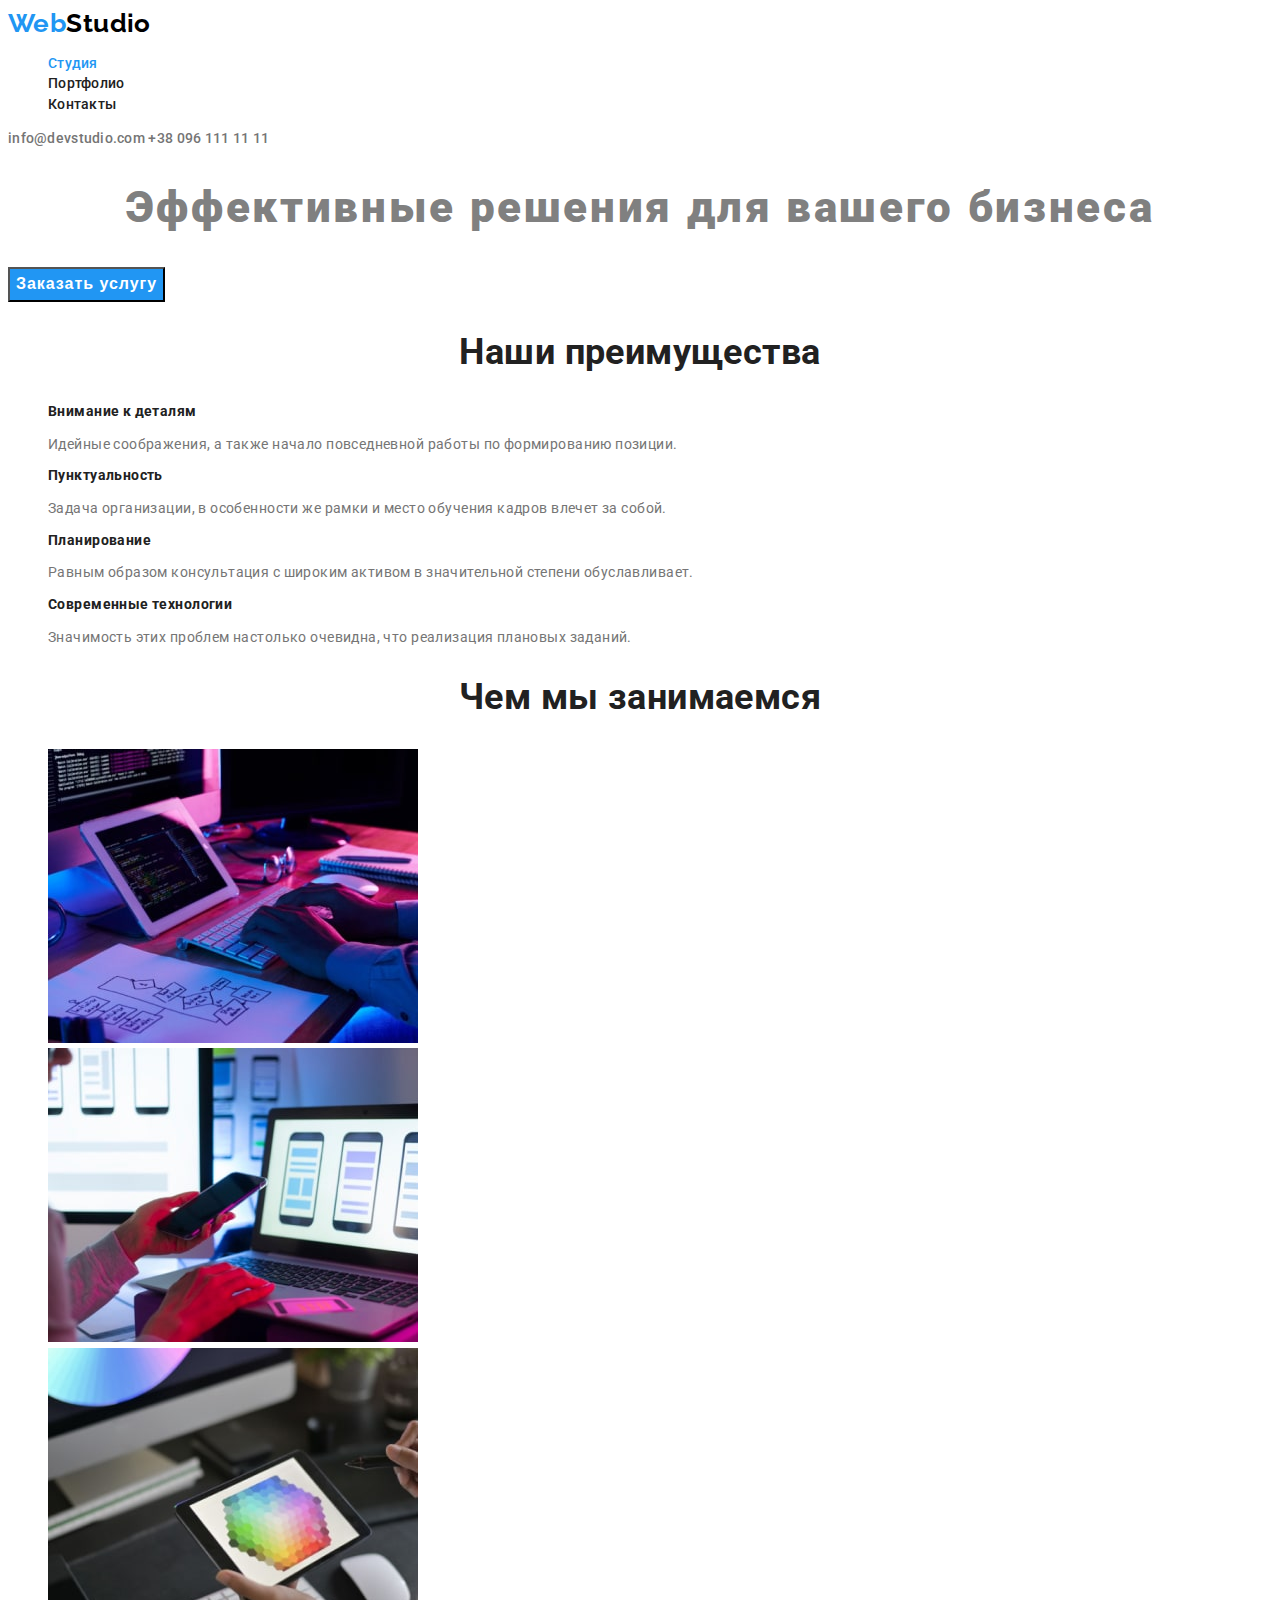
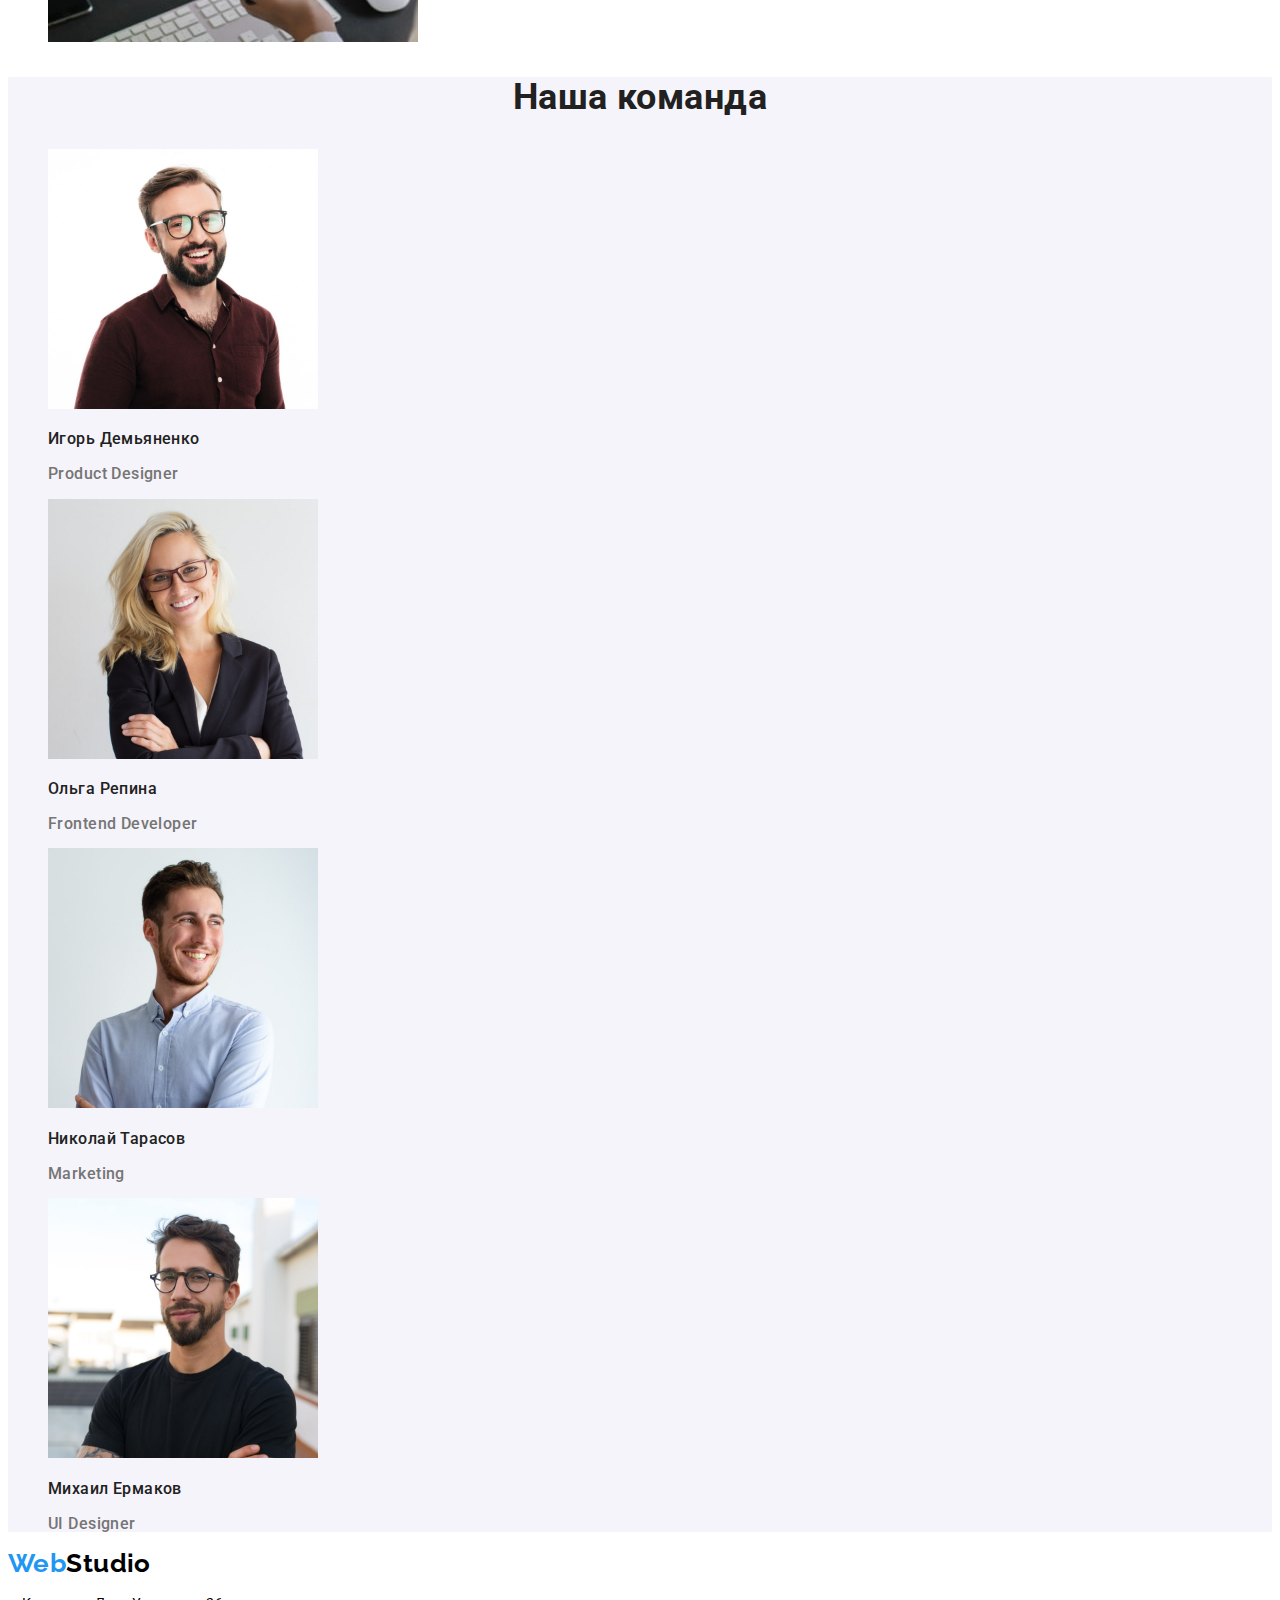
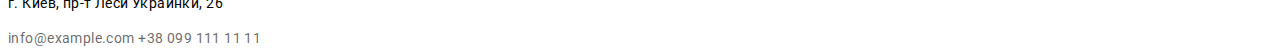
==== index.html @ 20b8a767 "Copy goit-markup-hw-02" ====
<!DOCTYPE html>
<html lang="ru">

<head>
  <meta charset="UTF-8">
  <meta http-equiv="X-UA-Compatible" content="IE=edge">
  <meta name="viewport" content="width=device-width, initial-scale=1.0">
  <link rel="stylesheet" href="https://cdnjs.cloudflare.com/ajax/libs/modern-normalize/1.1.0/modern-normalize.min.css"
    integrity="sha512-wpPYUAdjBVSE4KJnH1VR1HeZfpl1ub8YT/NKx4PuQ5NmX2tKuGu6U/JRp5y+Y8XG2tV+wKQpNHVUX03MfMFn9Q=="
    crossorigin="anonymous" referrerpolicy="no-referrer" />
  <link rel="preconnect" href="https://fonts.googleapis.com">
  <link rel="preconnect" href="https://fonts.gstatic.com" crossorigin>
  <link href="https://fonts.googleapis.com/css2?family=Raleway:wght@700&family=Roboto:wght@400;500;700;900&display=swap"
    rel="stylesheet">
  <link rel="stylesheet" href="./css/styles.css">
  <title>WebStudio</title>
</head>

<body>
  <!--Header-->
  <header class="site-header">
    <nav class="site-nav">
      <a href="./index.html" lang="en" class="logo"><span class="accent">Web</span>Studio</a>
      <ul class="nav-list">
        <li><a href="./index.html" class="link current">Студия</a></li>
        <li><a href="./portfolio.html" class="link">Портфолио</a></li>
        <li><a href="" class="link">Контакты</a></li>
      </ul>
    </nav>
    <a href="mailto:info@devstudio.com" class="mail">info@devstudio.com</a>
    <a href="tel:+380961111111" class="tel">+38 096 111 11 11</a>
  </header>
  <!--Main content-->
  <main>
    <!--Hero-->
    <section>
      <h1 class="main-title">Эффективные решения для вашего бизнеса</h1>
      <button type="button" class="button">Заказать услугу</button>
    </section>
    <!--Benefits-->
    <section class="benefits">
      <h2 class="secondary-title">Наши преимущества</h2>
      <ul class="benefits-list">
        <li>
          <h3 class="benefits-title">Внимание к деталям</h3>
          <p>Идейные соображения, а также начало повседневной работы по формированию позиции.</p>
        </li>
        <li>
          <h3 class="benefits-title">Пунктуальность</h3>
          <p>Задача организации, в особенности же рамки и место обучения кадров влечет за собой.</p>
        </li>
        <li>
          <h3 class="benefits-title">Планирование</h3>
          <p>Равным образом консультация с широким активом в значительной степени обуславливает.</p>
        </li>
        <li>
          <h3 class="benefits-title">Современные технологии</h3>
          <p>Значимость этих проблем настолько очевидна, что реализация плановых заданий.</p>
        </li>
      </ul>
    </section>
    <!--What we do-->
    <section>
      <h2 class="secondary-title">Чем мы занимаемся</h2>
      <ul class="works-list">
        <li><a href=""><img src="./images/project/box1-min.jpg" alt="Печатает на клавиатуре" width="370"
              height="294"></a></li>
        <li><a href=""><img src="./images/project/box2-min.jpg" alt="Держит в руках телефон на фоне десктопа"
              width="370" height="294"></a></li>
        <li><a href=""><img src="./images/project/box3-min.jpg" alt="Держит в руках планшет" width="370"
              height="294"></a></li>
      </ul>
    </section>
    <!--Our team-->
    <section class="team-section">
      <h2 class="secondary-title">Наша команда</h2>
      <ul class="team-list">
        <li>
          <img src="./images/team/card1-min.jpg" alt="фото Игоря" width="270" height="260">
          <h3 class="team-title">Игорь Демьяненко</h3>
          <p lang="en" class="speciality">Product Designer</p>
        </li>
        <li>
          <img src="./images/team/card2-min.jpg" alt="фото Ольги" width="270" height="260">
          <h3 class="team-title">Ольга Репина</h3>
          <p lang="en" class="speciality">Frontend Developer</p>
        </li>
        <li>
          <img src="./images/team/card3-min.jpg" alt="фото Николая" width="270" height="260">
          <h3 class="team-title">Николай Тарасов</h3>
          <p lang="en" class="speciality">Marketing</p>
        </li>
        <li>
          <img src="./images/team/card4-min.jpg" alt="фото Михаила" width="270" height="260">
          <h3 class="team-title">Михаил Ермаков</h3>
          <p lang="en" class="speciality">UI Designer</p>
        </li>
      </ul>
    </section>
  </main>
  <!--Футер-->
  <footer>
    <address class="site-address">
      <a href="./index.html" lang="en" class="logo"><span class="accent">Web</span>Studio</a>
      <p class="location">г. Киев, пр-т Леси Украинки, 26</p>
      <a href="mailto:info@example.com" class="mail">info@example.com</a>
      <a href="tel:+380991111111" class="tel">+38 099 111 11 11</a>
    </address>
  </footer>
</body>

</html>
---- css/styles.css ----
/*Fonts
 font-family: 'Raleway', sans-serif;
 font-family: 'Roboto', sans-serif;
*/
/* Colors
 background-color:  #ffffff;
 second background color: #F5F4FA;
 content text color: #757575;
 title text-color: #212121;
 accent-text-color: #2196F3;
 white-text-color: #ffffff;
*/
:root {
  --main-text-color: #757575;
  --secondary-text-color: #ffffff;
  --background-color: #ffffff;
  --secondary-background-color: #f5f4fa;
  --title-text-color: #212121;
  --accent-text-color: #2196f3;
}
body {
  background-color: var(--background-color);
  color: var(--main-text-color);

  font-family: 'Roboto', sans-serif;
  font-size: 14px;
  line-height: 1.46;
  letter-spacing: 0.03em;
}
/* Header */
/* Logo */
.logo {
  color: #000000;

  font-family: 'Raleway', sans-serif;
  font-size: 26px;
  line-height: 1.19;
  font-weight: 700;

  text-decoration: none;
}
.logo .accent {
  color: var(--accent-text-color);
}
/* Navigation */
.nav-list {
  list-style: none;
}
.nav-list .link {
  color: var(--title-text-color);

  font-weight: 500;
  font-size: 14px;
  line-height: 1.14;
  letter-spacing: 0.02em;

  text-decoration: none;
}
.nav-list .link:hover,
.nav-list .link:focus {
  color: var(--accent-text-color);
}
.nav-list .link.current {
  color: var(--accent-text-color);
}
/* mail and telephone in header */
.site-header .mail,
.site-header .tel {
  color: var(--main-text-color);
  font-weight: 500;
  line-height: 1.1;
  letter-spacing: 0.02em;

  text-decoration: none;
}
.site-header .mail:hover,
.site-header .mail:focus,
.site-header .tel:hover,
.site-header .tel:focus {
  color: var(--accent-text-color);
}
/* Main content index.html*/
/* hero-section */
.main-title {
  color: grey; /*var(----secondary-text-color); */

  font-weight: 900;
  font-size: 44px;
  line-height: 1.36;
  text-align: center;
  letter-spacing: 0.06em;
}
.button {
  color: var(--secondary-text-color);
  background-color: var(--accent-text-color);

  font-weight: 700;
  font-size: 16px;
  line-height: 1.8;
  text-align: center;
  letter-spacing: 0.06em;

  cursor: pointer;
}
.button:hover,
.button:focus {
  background-color: #188ce8;
}
/* Title for 3 sections */
.secondary-title {
  color: var(--title-text-color);

  font-weight: 700;
  font-size: 36px;
  line-height: 1.16;
  text-align: center;
}
/* Benefits section */
.benefits-title {
  color: var(--title-text-color);

  font-weight: 700;
  font-size: 14px;
  line-height: 1.14;
}
/* Lists from 3 sections */
.benefits-list,
.works-list,
.team-list {
  list-style: none;
}
/* Our team section */
.team-section {
  background-color: var(--secondary-background-color);
}
.team-title {
  color: var(--title-text-color);

  font-weight: 500;
  font-size: 16px;
  line-height: 1.18;
}
.speciality {
  font-weight: 500;
  font-size: 16px;
  line-height: 1.1;
}
/* Main content portfolio.html */
.filters-list,
.projects-list {
  list-style: none;
}
.button-filters {
  color: var(--title-text-color);
  background-color: var(--secondary-background-color);

  font-weight: 500;
  font-size: 16px;
  line-height: 1.6;

  cursor: pointer;
}
.button-filters:hover,
.button-filters:focus {
  color: var(--background-color);
  background-color: var(--accent-text-color);
}
.project-title {
  color: var(--title-text-color);

  font-weight: 500;
  font-size: 18px;
  line-height: 2;
  letter-spacing: 0.06em;
}
.category {
  font-size: 16px;
  line-height: 1.87;
}

/* Footer */
.site-address {
  font-style: normal;
}
.site-address .mail,
.site-address .tel {
  color: rgba(0, 0, 0, 0.6); /*rgba(255, 255, 255 ,0.6)*/

  text-decoration: none;
}
.site-address .mail:hover,
.site-address .mail:focus,
.site-address .tel:hover,
.site-address .tel:focus {
  color: var(--accent-text-color);
}
.location {
  color: black; /*color: var(--secondary-text-color);*/
}
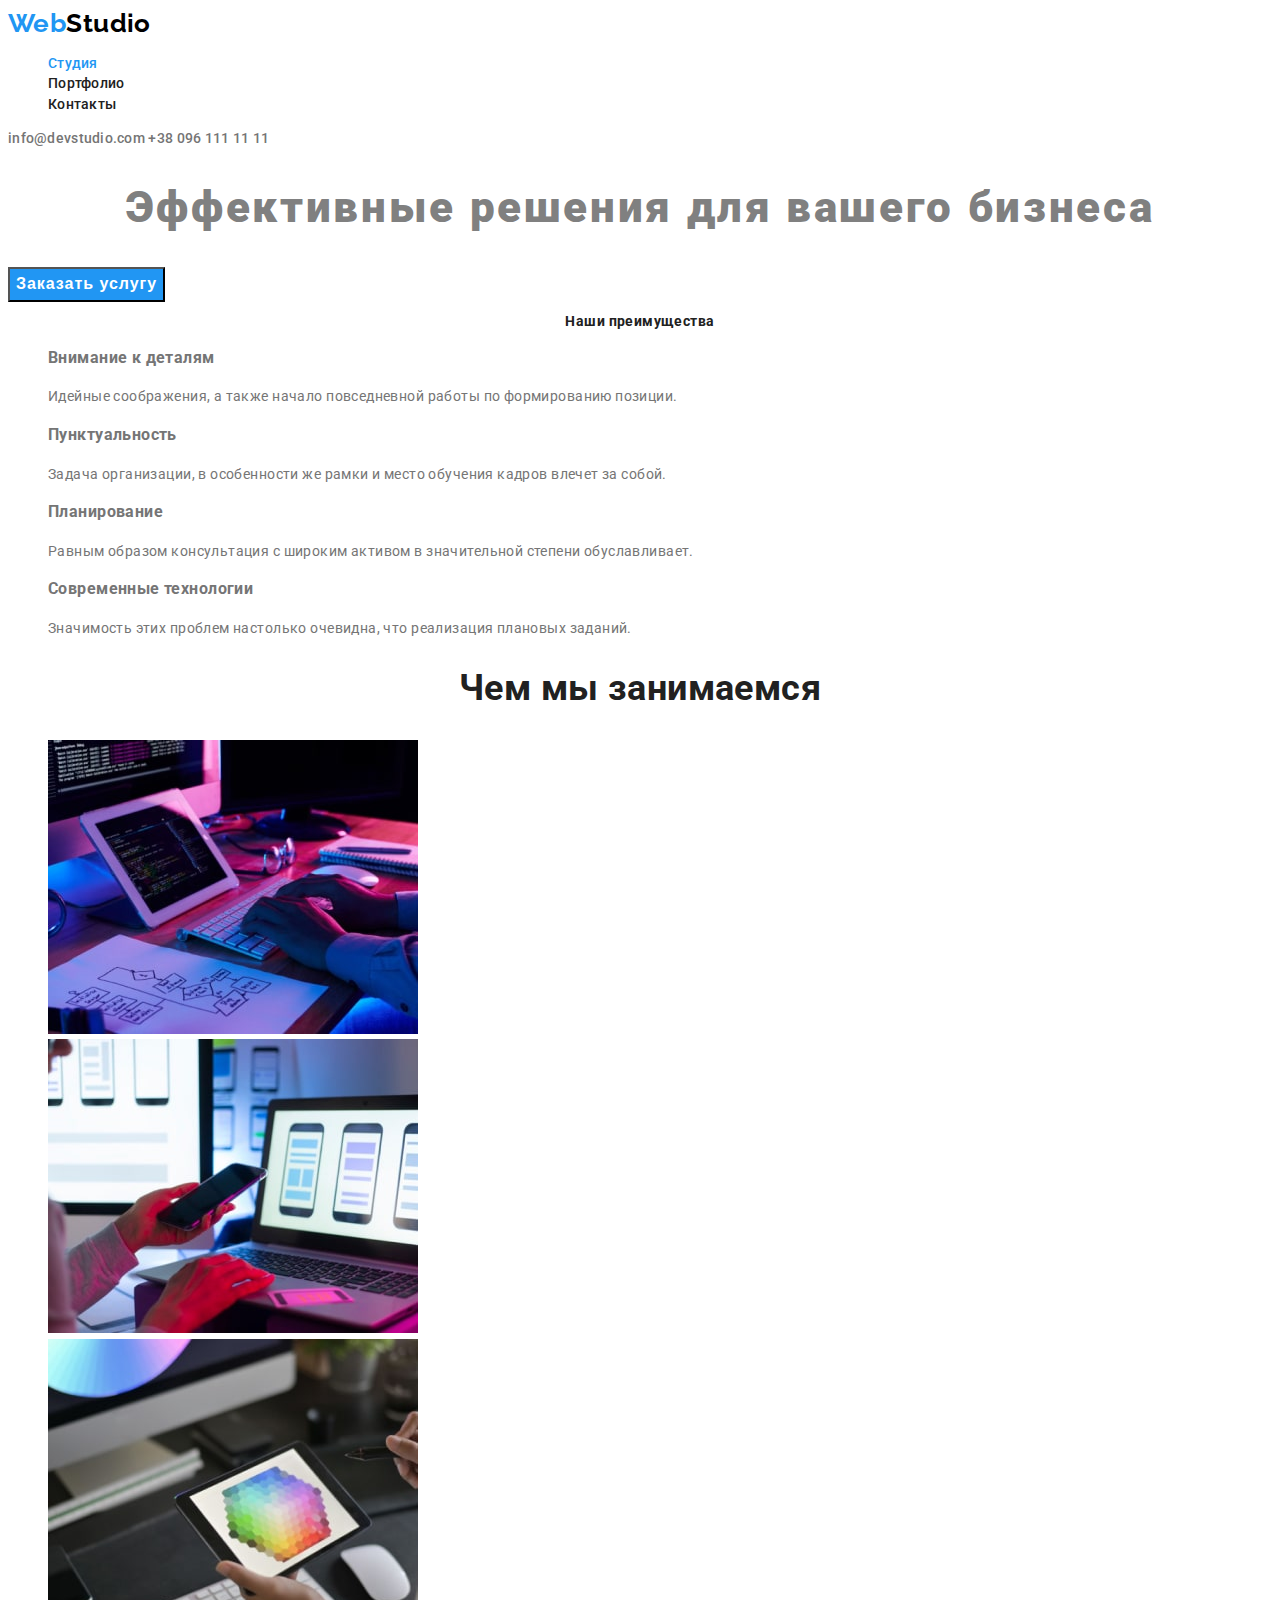
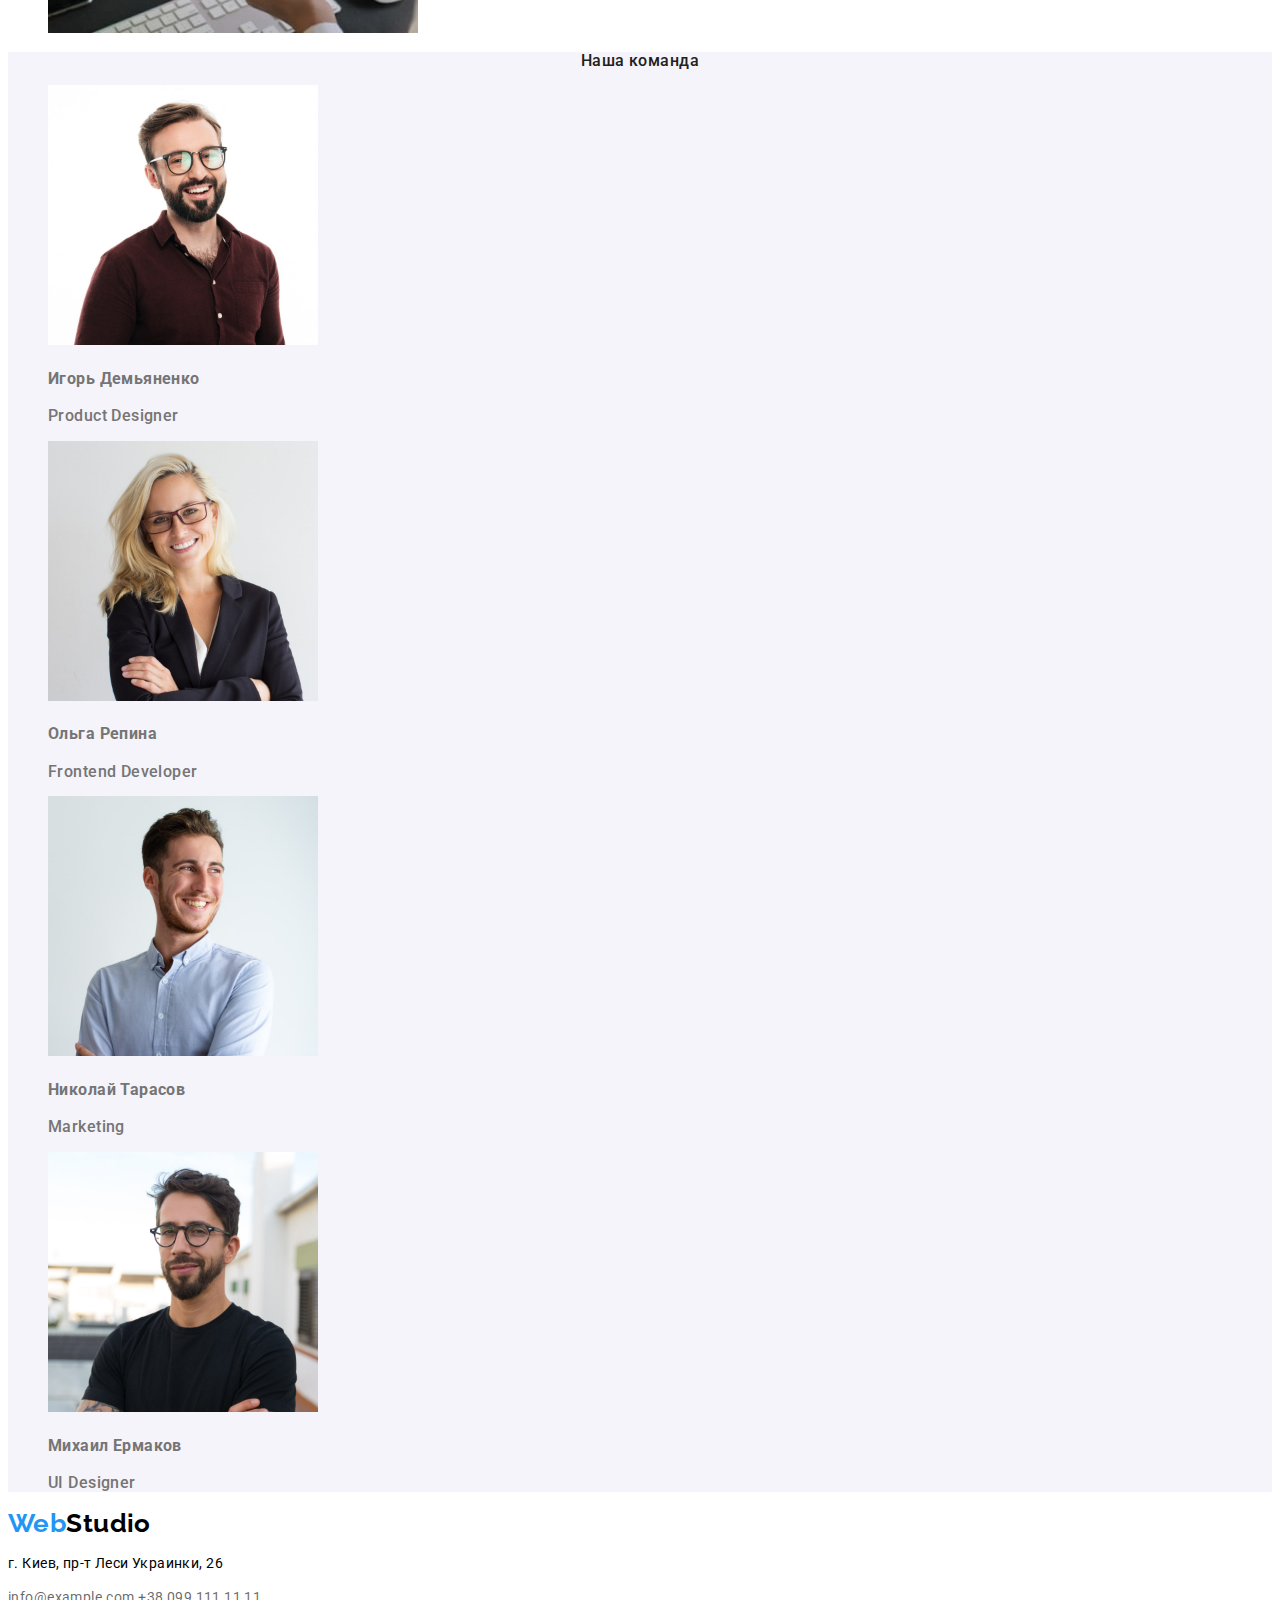
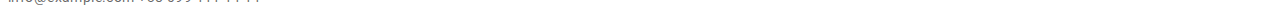
==== commit bc596829: "Added new classes" ====
--- a/index.html
+++ b/index.html
@@ -39,60 +39,62 @@
     </section>
     <!--Benefits-->
     <section class="benefits">
-      <h2 class="secondary-title">Наши преимущества</h2>
+      <h2 class="benefits-title secondary-title">Наши преимущества</h2>
       <ul class="benefits-list">
-        <li>
-          <h3 class="benefits-title">Внимание к деталям</h3>
-          <p>Идейные соображения, а также начало повседневной работы по формированию позиции.</p>
+        <li class="benefits-item">
+          <h3 class="benefits-item-title">Внимание к деталям</h3>
+          <p class="benefits-text">Идейные соображения, а также начало повседневной работы по формированию позиции.</p>
         </li>
-        <li>
-          <h3 class="benefits-title">Пунктуальность</h3>
-          <p>Задача организации, в особенности же рамки и место обучения кадров влечет за собой.</p>
+        <li class="benefits-item">
+          <h3 class="benefits-item-title">Пунктуальность</h3>
+          <p class="benefits-text">Задача организации, в особенности же рамки и место обучения кадров влечет за собой.
+          </p>
         </li>
-        <li>
-          <h3 class="benefits-title">Планирование</h3>
-          <p>Равным образом консультация с широким активом в значительной степени обуславливает.</p>
+        <li class="benefits-item">
+          <h3 class="benefits-item-title">Планирование</h3>
+          <p class="benefits-text">Равным образом консультация с широким активом в значительной степени обуславливает.
+          </p>
         </li>
-        <li>
-          <h3 class="benefits-title">Современные технологии</h3>
-          <p>Значимость этих проблем настолько очевидна, что реализация плановых заданий.</p>
+        <li class="benefits-item">
+          <h3 class="benefits-item-title">Современные технологии</h3>
+          <p class="benefits-text">Значимость этих проблем настолько очевидна, что реализация плановых заданий.</p>
         </li>
       </ul>
     </section>
     <!--What we do-->
     <section>
-      <h2 class="secondary-title">Чем мы занимаемся</h2>
+      <h2 class="works-title secondary-title">Чем мы занимаемся</h2>
       <ul class="works-list">
-        <li><a href=""><img src="./images/project/box1-min.jpg" alt="Печатает на клавиатуре" width="370"
-              height="294"></a></li>
-        <li><a href=""><img src="./images/project/box2-min.jpg" alt="Держит в руках телефон на фоне десктопа"
+        <li class="works-item"><a href=""><img src="./images/project/box1-min.jpg" alt="Печатает на клавиатуре"
               width="370" height="294"></a></li>
-        <li><a href=""><img src="./images/project/box3-min.jpg" alt="Держит в руках планшет" width="370"
-              height="294"></a></li>
+        <li class="works-item"><a href=""><img src="./images/project/box2-min.jpg"
+              alt="Держит в руках телефон на фоне десктопа" width="370" height="294"></a></li>
+        <li class="works-item"><a href=""><img src="./images/project/box3-min.jpg" alt="Держит в руках планшет"
+              width="370" height="294"></a></li>
       </ul>
     </section>
     <!--Our team-->
     <section class="team-section">
-      <h2 class="secondary-title">Наша команда</h2>
+      <h2 class="team-title secondary-title">Наша команда</h2>
       <ul class="team-list">
-        <li>
+        <li class="team-item">
           <img src="./images/team/card1-min.jpg" alt="фото Игоря" width="270" height="260">
-          <h3 class="team-title">Игорь Демьяненко</h3>
+          <h3 class="team-item-title">Игорь Демьяненко</h3>
           <p lang="en" class="speciality">Product Designer</p>
         </li>
-        <li>
+        <li class="team-item">
           <img src="./images/team/card2-min.jpg" alt="фото Ольги" width="270" height="260">
-          <h3 class="team-title">Ольга Репина</h3>
+          <h3 class="team-item-title">Ольга Репина</h3>
           <p lang="en" class="speciality">Frontend Developer</p>
         </li>
-        <li>
+        <li class="team-item">
           <img src="./images/team/card3-min.jpg" alt="фото Николая" width="270" height="260">
-          <h3 class="team-title">Николай Тарасов</h3>
+          <h3 class="team-item-title">Николай Тарасов</h3>
           <p lang="en" class="speciality">Marketing</p>
         </li>
-        <li>
+        <li class="team-item">
           <img src="./images/team/card4-min.jpg" alt="фото Михаила" width="270" height="260">
-          <h3 class="team-title">Михаил Ермаков</h3>
+          <h3 class="team-item-title">Михаил Ермаков</h3>
           <p lang="en" class="speciality">UI Designer</p>
         </li>
       </ul>
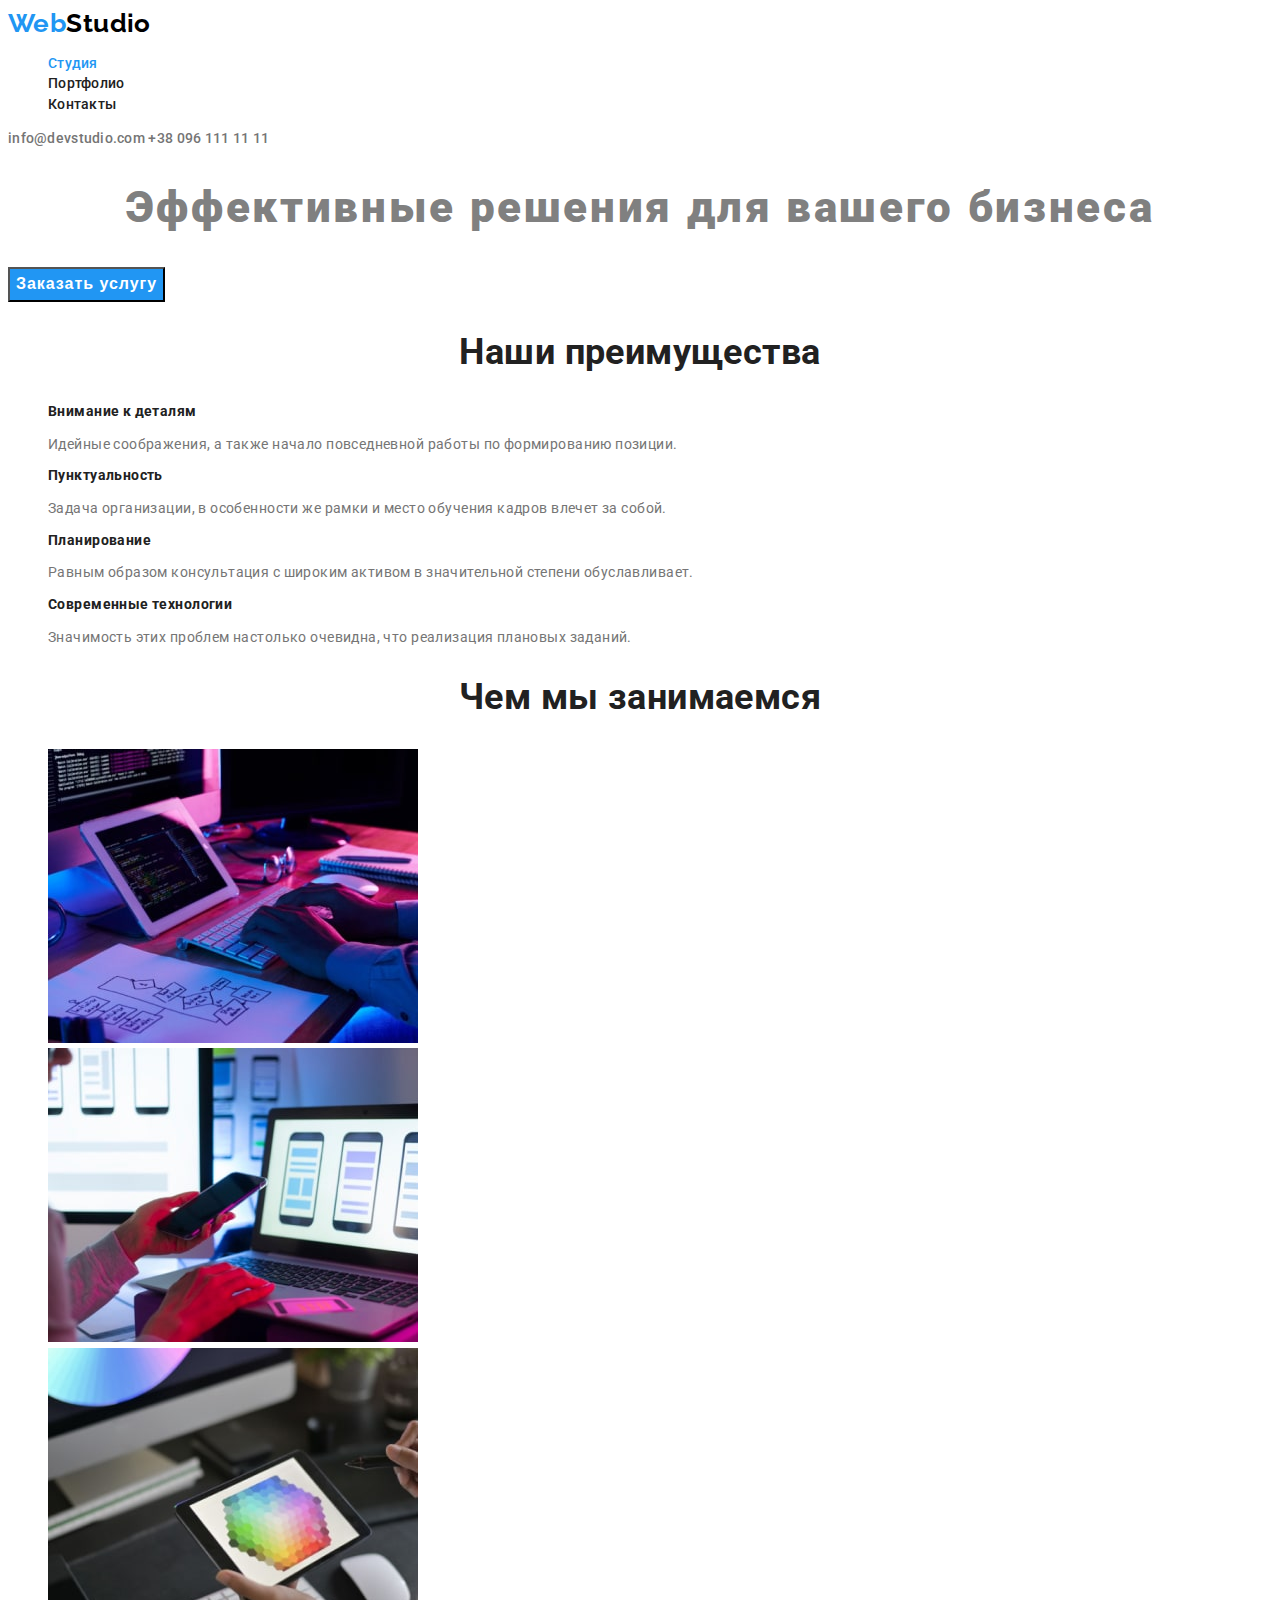
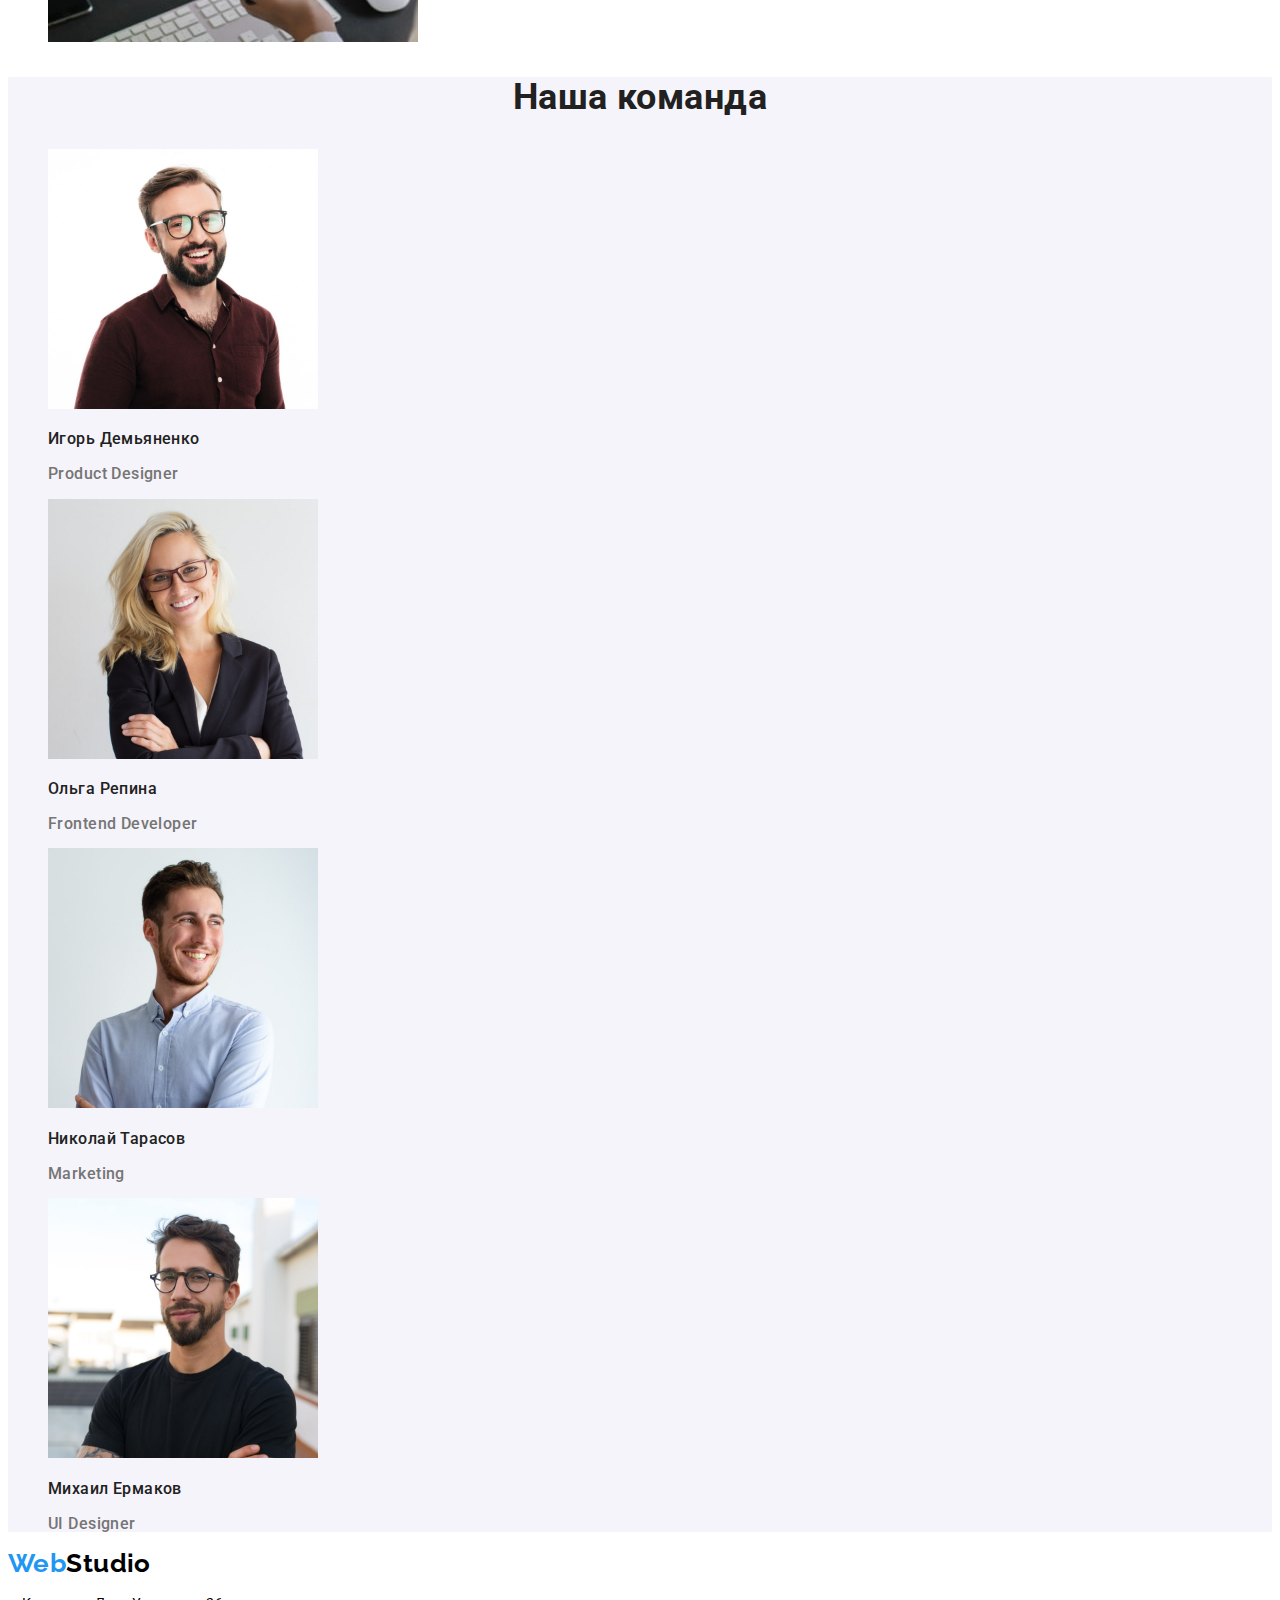
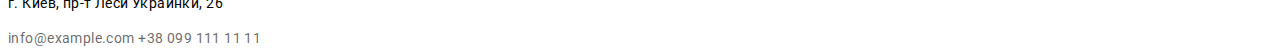
==== commit ff59c464: "Optimization" ====
--- a/index.html
+++ b/index.html
@@ -20,15 +20,15 @@
   <!--Header-->
   <header class="site-header">
     <nav class="site-nav">
-      <a href="./index.html" lang="en" class="logo"><span class="accent">Web</span>Studio</a>
-      <ul class="nav-list">
-        <li><a href="./index.html" class="link current">Студия</a></li>
-        <li><a href="./portfolio.html" class="link">Портфолио</a></li>
-        <li><a href="" class="link">Контакты</a></li>
+      <a class="logo link" href="./index.html" lang="en"><span class="accent">Web</span>Studio</a>
+      <ul class="nav-list list">
+        <li><a href="./index.html" class="nav-link current link">Студия</a></li>
+        <li><a href="./portfolio.html" class="nav-link link">Портфолио</a></li>
+        <li><a href="" class="nav-link link">Контакты</a></li>
       </ul>
     </nav>
-    <a href="mailto:info@devstudio.com" class="mail">info@devstudio.com</a>
-    <a href="tel:+380961111111" class="tel">+38 096 111 11 11</a>
+    <a href="mailto:info@devstudio.com" class="mail link">info@devstudio.com</a>
+    <a href="tel:+380961111111" class="tel link">+38 096 111 11 11</a>
   </header>
   <!--Main content-->
   <main>
@@ -40,7 +40,7 @@
     <!--Benefits-->
     <section class="benefits">
       <h2 class="benefits-title secondary-title">Наши преимущества</h2>
-      <ul class="benefits-list">
+      <ul class="benefits-list list">
         <li class="benefits-item">
           <h3 class="benefits-item-title">Внимание к деталям</h3>
           <p class="benefits-text">Идейные соображения, а также начало повседневной работы по формированию позиции.</p>
@@ -64,7 +64,7 @@
     <!--What we do-->
     <section>
       <h2 class="works-title secondary-title">Чем мы занимаемся</h2>
-      <ul class="works-list">
+      <ul class="works-list list">
         <li class="works-item"><a href=""><img src="./images/project/box1-min.jpg" alt="Печатает на клавиатуре"
               width="370" height="294"></a></li>
         <li class="works-item"><a href=""><img src="./images/project/box2-min.jpg"
@@ -76,7 +76,7 @@
     <!--Our team-->
     <section class="team-section">
       <h2 class="team-title secondary-title">Наша команда</h2>
-      <ul class="team-list">
+      <ul class="team-list list">
         <li class="team-item">
           <img src="./images/team/card1-min.jpg" alt="фото Игоря" width="270" height="260">
           <h3 class="team-item-title">Игорь Демьяненко</h3>
@@ -103,10 +103,10 @@
   <!--Футер-->
   <footer>
     <address class="site-address">
-      <a href="./index.html" lang="en" class="logo"><span class="accent">Web</span>Studio</a>
+      <a class="logo link" href="./index.html" lang="en"><span class="accent">Web</span>Studio</a>
       <p class="location">г. Киев, пр-т Леси Украинки, 26</p>
-      <a href="mailto:info@example.com" class="mail">info@example.com</a>
-      <a href="tel:+380991111111" class="tel">+38 099 111 11 11</a>
+      <a href="mailto:info@example.com" class="mail link">info@example.com</a>
+      <a href="tel:+380991111111" class="tel link">+38 099 111 11 11</a>
     </address>
   </footer>
 </body>
--- a/css/styles.css
+++ b/css/styles.css
@@ -13,8 +13,10 @@
 :root {
   --main-text-color: #757575;
   --secondary-text-color: #ffffff;
+  --third-text-color: #212121;
   --background-color: #ffffff;
   --secondary-background-color: #f5f4fa;
+  --main-title-color: #ffffff;
   --title-text-color: #212121;
   --accent-text-color: #2196f3;
 }
@@ -27,6 +29,13 @@
   line-height: 1.46;
   letter-spacing: 0.03em;
 }
+.list {
+  list-style: none;
+}
+.link {
+  text-decoration: none;
+}
+
 /* Header */
 /* Logo */
 .logo {
@@ -36,28 +45,21 @@
   font-size: 26px;
   line-height: 1.19;
   font-weight: 700;
-
-  text-decoration: none;
 }
 .logo .accent {
   color: var(--accent-text-color);
 }
 /* Navigation */
-.nav-list {
-  list-style: none;
-}
-.nav-list .link {
-  color: var(--title-text-color);
+.nav-link {
+  color: var(--third-text-color);
 
   font-weight: 500;
   font-size: 14px;
   line-height: 1.14;
   letter-spacing: 0.02em;
-
-  text-decoration: none;
 }
-.nav-list .link:hover,
-.nav-list .link:focus {
+.nav-link:hover,
+.nav-link:focus {
   color: var(--accent-text-color);
 }
 .nav-list .link.current {
@@ -70,8 +72,6 @@
   font-weight: 500;
   line-height: 1.1;
   letter-spacing: 0.02em;
-
-  text-decoration: none;
 }
 .site-header .mail:hover,
 .site-header .mail:focus,
@@ -82,7 +82,7 @@
 /* Main content index.html*/
 /* hero-section */
 .main-title {
-  color: grey; /*var(----secondary-text-color); */
+  color: grey; /*var(----main-title-color); */
 
   font-weight: 900;
   font-size: 44px;
@@ -91,7 +91,7 @@
   letter-spacing: 0.06em;
 }
 .button {
-  color: var(--secondary-text-color);
+  color: #ffffff;
   background-color: var(--accent-text-color);
 
   font-weight: 700;
@@ -116,24 +116,19 @@
   text-align: center;
 }
 /* Benefits section */
-.benefits-title {
+.benefits-item-title {
   color: var(--title-text-color);
 
   font-weight: 700;
   font-size: 14px;
   line-height: 1.14;
 }
-/* Lists from 3 sections */
-.benefits-list,
-.works-list,
-.team-list {
-  list-style: none;
-}
+
 /* Our team section */
 .team-section {
   background-color: var(--secondary-background-color);
 }
-.team-title {
+.team-item-title {
   color: var(--title-text-color);
 
   font-weight: 500;
@@ -146,12 +141,8 @@
   line-height: 1.1;
 }
 /* Main content portfolio.html */
-.filters-list,
-.projects-list {
-  list-style: none;
-}
 .button-filters {
-  color: var(--title-text-color);
+  color: var(--third-text-color);
   background-color: var(--secondary-background-color);
 
   font-weight: 500;
@@ -162,10 +153,10 @@
 }
 .button-filters:hover,
 .button-filters:focus {
-  color: var(--background-color);
+  color: #ffffff;
   background-color: var(--accent-text-color);
 }
-.project-title {
+.project-item-title {
   color: var(--title-text-color);
 
   font-weight: 500;
@@ -185,8 +176,6 @@
 .site-address .mail,
 .site-address .tel {
   color: rgba(0, 0, 0, 0.6); /*rgba(255, 255, 255 ,0.6)*/
-
-  text-decoration: none;
 }
 .site-address .mail:hover,
 .site-address .mail:focus,
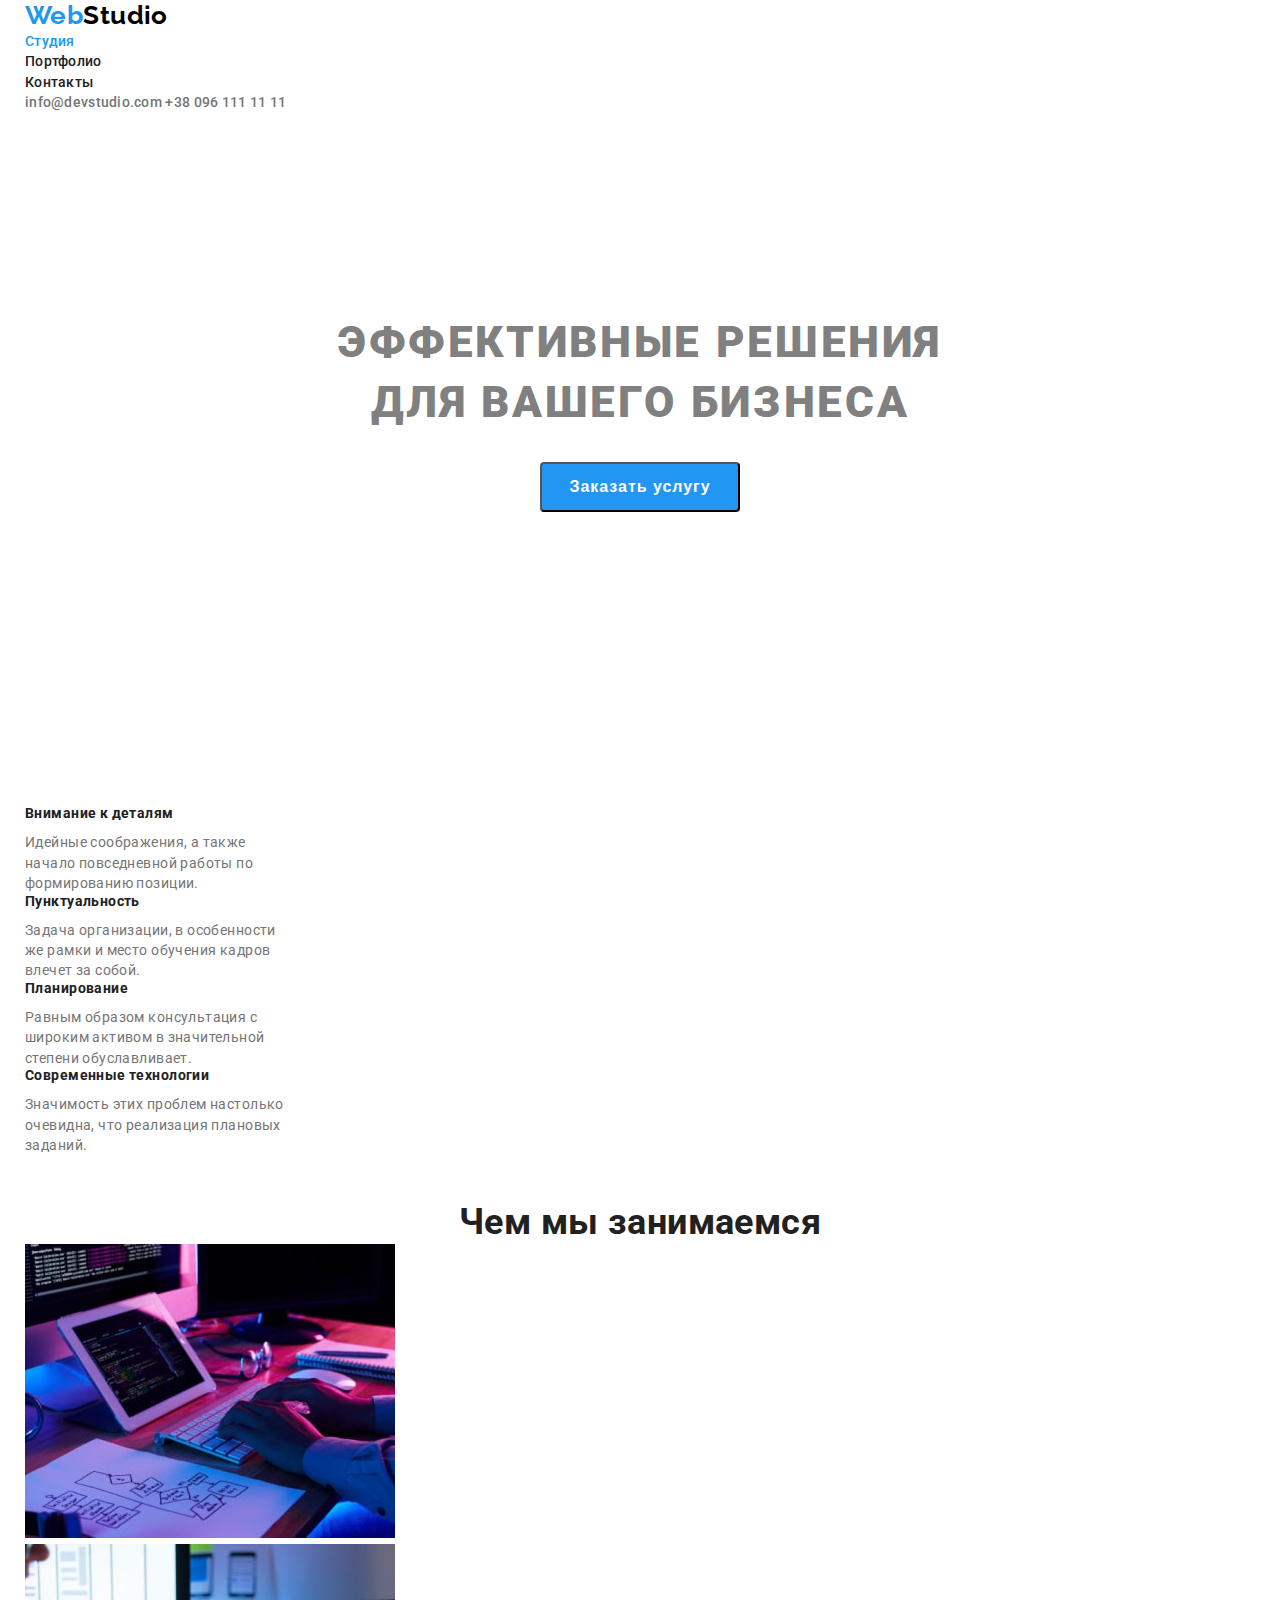
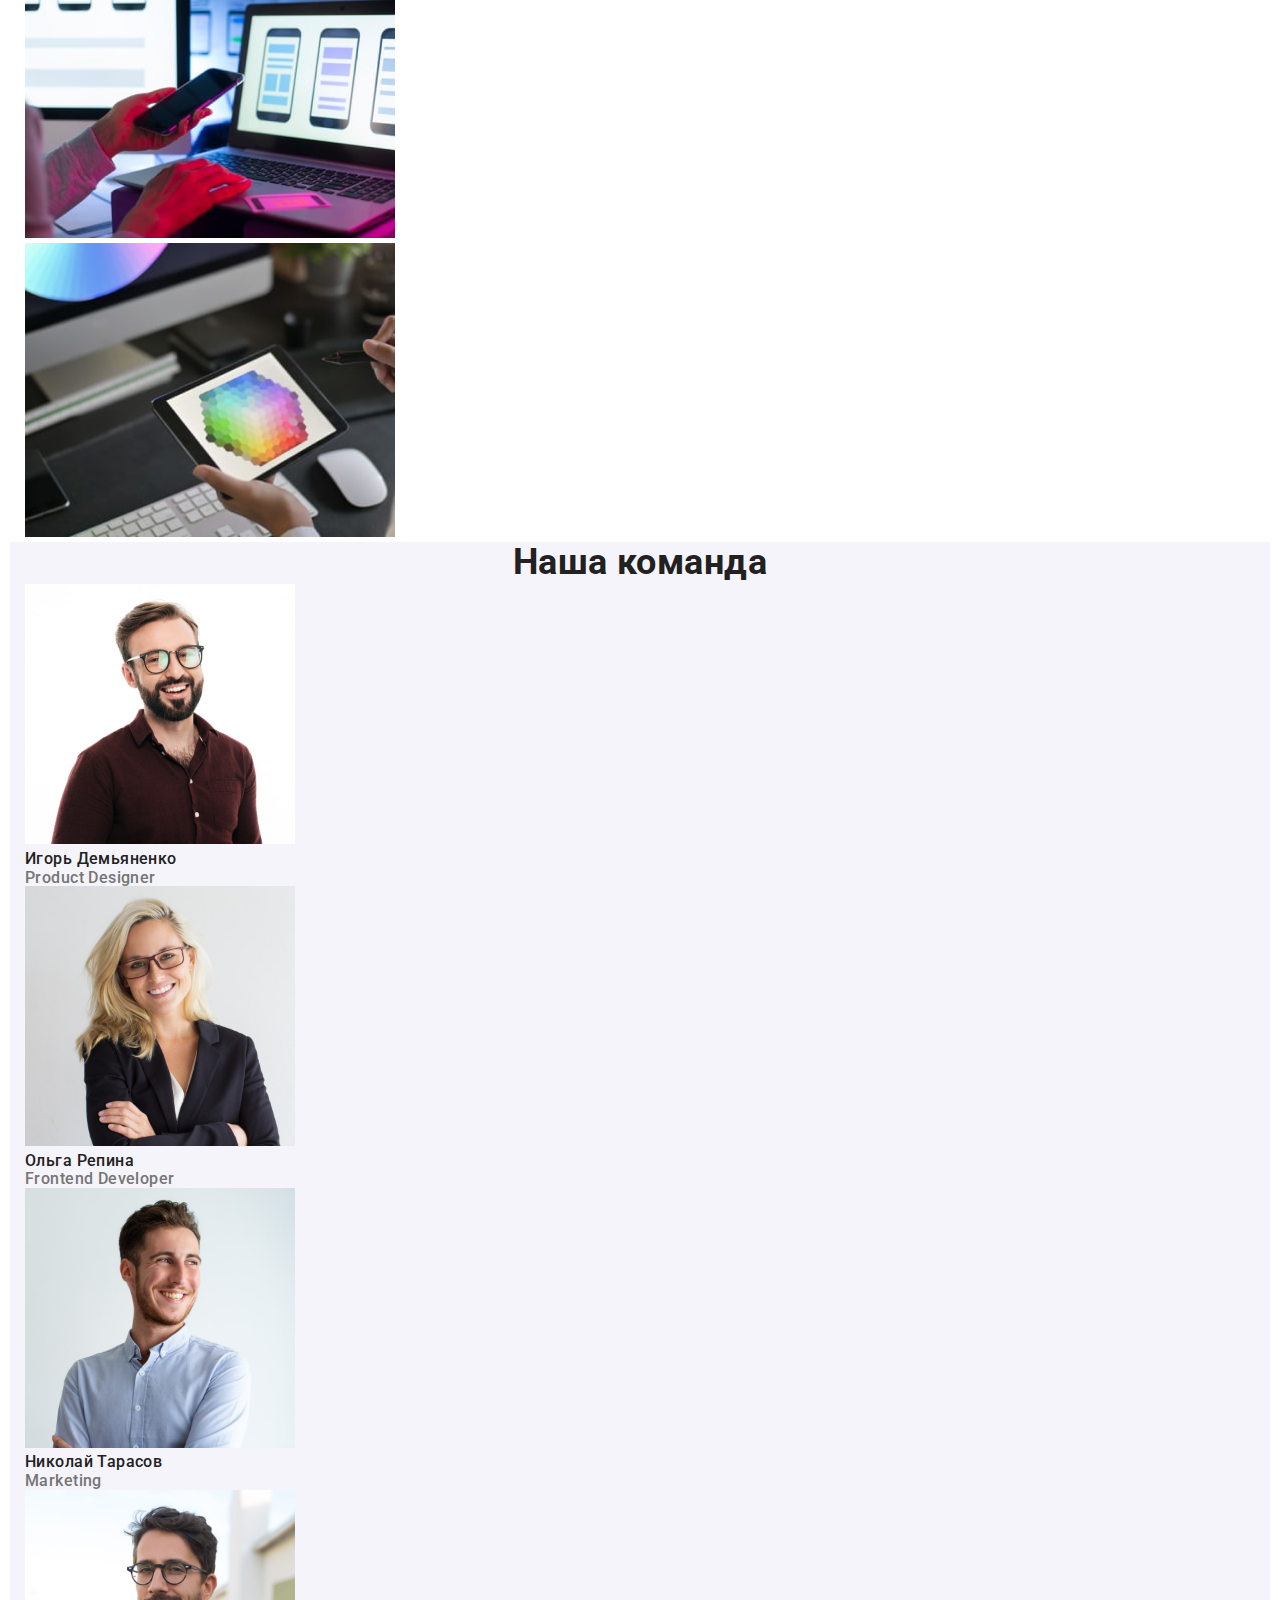
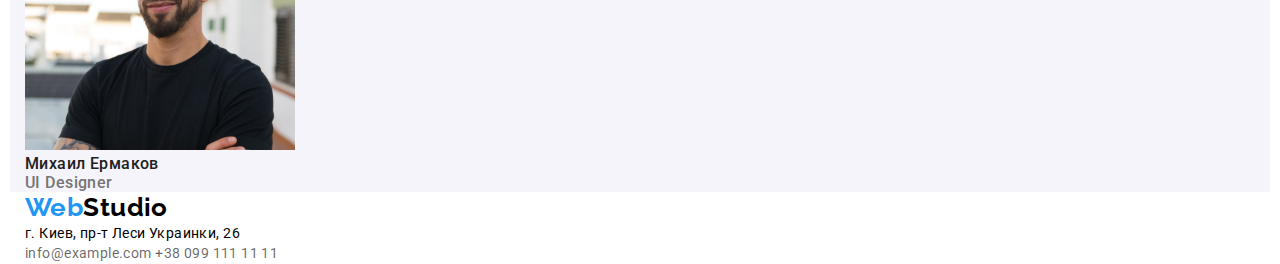
==== commit 624c4b00: "Add margin and padding" ====
--- a/index.html
+++ b/index.html
@@ -19,27 +19,29 @@
 <body>
   <!--Header-->
   <header class="site-header">
-    <nav class="site-nav">
-      <a class="logo link" href="./index.html" lang="en"><span class="accent">Web</span>Studio</a>
-      <ul class="nav-list list">
-        <li><a href="./index.html" class="nav-link current link">Студия</a></li>
-        <li><a href="./portfolio.html" class="nav-link link">Портфолио</a></li>
-        <li><a href="" class="nav-link link">Контакты</a></li>
-      </ul>
-    </nav>
-    <a href="mailto:info@devstudio.com" class="mail link">info@devstudio.com</a>
-    <a href="tel:+380961111111" class="tel link">+38 096 111 11 11</a>
+    <div class="conteiner">
+      <nav class="site-nav">
+        <a class="logo link" href="./index.html" lang="en"><span class="accent">Web</span>Studio</a>
+        <ul class="nav-list list">
+          <li><a href="./index.html" class="nav-link current link">Студия</a></li>
+          <li><a href="./portfolio.html" class="nav-link link">Портфолио</a></li>
+          <li><a href="" class="nav-link link">Контакты</a></li>
+        </ul>
+      </nav>
+      <a href="mailto:info@devstudio.com" class="mail link">info@devstudio.com</a>
+      <a href="tel:+380961111111" class="tel link">+38 096 111 11 11</a>
+    </div>
   </header>
   <!--Main content-->
   <main>
     <!--Hero-->
-    <section>
+    <section class="main-section conteiner">
       <h1 class="main-title">Эффективные решения для вашего бизнеса</h1>
       <button type="button" class="button">Заказать услугу</button>
     </section>
     <!--Benefits-->
-    <section class="benefits">
-      <h2 class="benefits-title secondary-title">Наши преимущества</h2>
+    <section class="benefits-section conteiner">
+      <!-- <h2 class="benefits-title secondary-title">Наши преимущества</h2> -->
       <ul class="benefits-list list">
         <li class="benefits-item">
           <h3 class="benefits-item-title">Внимание к деталям</h3>
@@ -62,7 +64,7 @@
       </ul>
     </section>
     <!--What we do-->
-    <section>
+    <section class="works-section conteiner">
       <h2 class="works-title secondary-title">Чем мы занимаемся</h2>
       <ul class="works-list list">
         <li class="works-item"><a href=""><img src="./images/project/box1-min.jpg" alt="Печатает на клавиатуре"
@@ -74,7 +76,7 @@
       </ul>
     </section>
     <!--Our team-->
-    <section class="team-section">
+    <section class="team-section conteiner">
       <h2 class="team-title secondary-title">Наша команда</h2>
       <ul class="team-list list">
         <li class="team-item">
@@ -101,7 +103,7 @@
     </section>
   </main>
   <!--Футер-->
-  <footer>
+  <footer class="conteiner">
     <address class="site-address">
       <a class="logo link" href="./index.html" lang="en"><span class="accent">Web</span>Studio</a>
       <p class="location">г. Киев, пр-т Леси Украинки, 26</p>
--- a/css/styles.css
+++ b/css/styles.css
@@ -21,6 +21,7 @@
   --accent-text-color: #2196f3;
 }
 body {
+  margin: 0;
   background-color: var(--background-color);
   color: var(--main-text-color);
 
@@ -31,9 +32,18 @@
 }
 .list {
   list-style: none;
+  padding: 0;
+  margin: 0 auto;
 }
 .link {
   text-decoration: none;
+}
+.conteiner {
+  width: 1230px;
+  padding-left: 15px;
+  padding-right: 15px;
+  margin-left: auto;
+  margin-right: auto;
 }
 
 /* Header */
@@ -81,7 +91,17 @@
 }
 /* Main content index.html*/
 /* hero-section */
+.main-section {
+  padding-top: 200px;
+  padding-bottom: 200px;
+}
 .main-title {
+  width: 700px;
+  margin-top: 0;
+  margin-right: auto;
+  margin-bottom: 30px;
+  margin-left: auto;
+
   color: grey; /*var(----main-title-color); */
 
   font-weight: 900;
@@ -89,8 +109,16 @@
   line-height: 1.36;
   text-align: center;
   letter-spacing: 0.06em;
+  text-transform: uppercase;
 }
 .button {
+  display: block;
+  min-width: 200px;
+  min-height: 50px;
+  border-radius: 4px;
+  margin-right: auto;
+  margin-left: auto;
+
   color: #ffffff;
   background-color: var(--accent-text-color);
 
@@ -108,6 +136,8 @@
 }
 /* Title for 3 sections */
 .secondary-title {
+  margin: 0;
+
   color: var(--title-text-color);
 
   font-weight: 700;
@@ -116,12 +146,26 @@
   text-align: center;
 }
 /* Benefits section */
+/* .benefits-title {
+  visibility: hidden;
+} */
+.benefits-section {
+  padding-top: 94px;
+  padding-bottom: 47px;
+}
 .benefits-item-title {
+  margin: 0;
+  margin-bottom: 10px;
+
   color: var(--title-text-color);
 
   font-weight: 700;
   font-size: 14px;
   line-height: 1.14;
+}
+.benefits-text {
+  margin: 0;
+  width: 270px;
 }
 
 /* Our team section */
@@ -129,6 +173,8 @@
   background-color: var(--secondary-background-color);
 }
 .team-item-title {
+  margin: 0;
+
   color: var(--title-text-color);
 
   font-weight: 500;
@@ -136,6 +182,8 @@
   line-height: 1.18;
 }
 .speciality {
+  margin: 0;
+
   font-weight: 500;
   font-size: 16px;
   line-height: 1.1;
@@ -184,5 +232,6 @@
   color: var(--accent-text-color);
 }
 .location {
+  margin: 0;
   color: black; /*color: var(--secondary-text-color);*/
 }
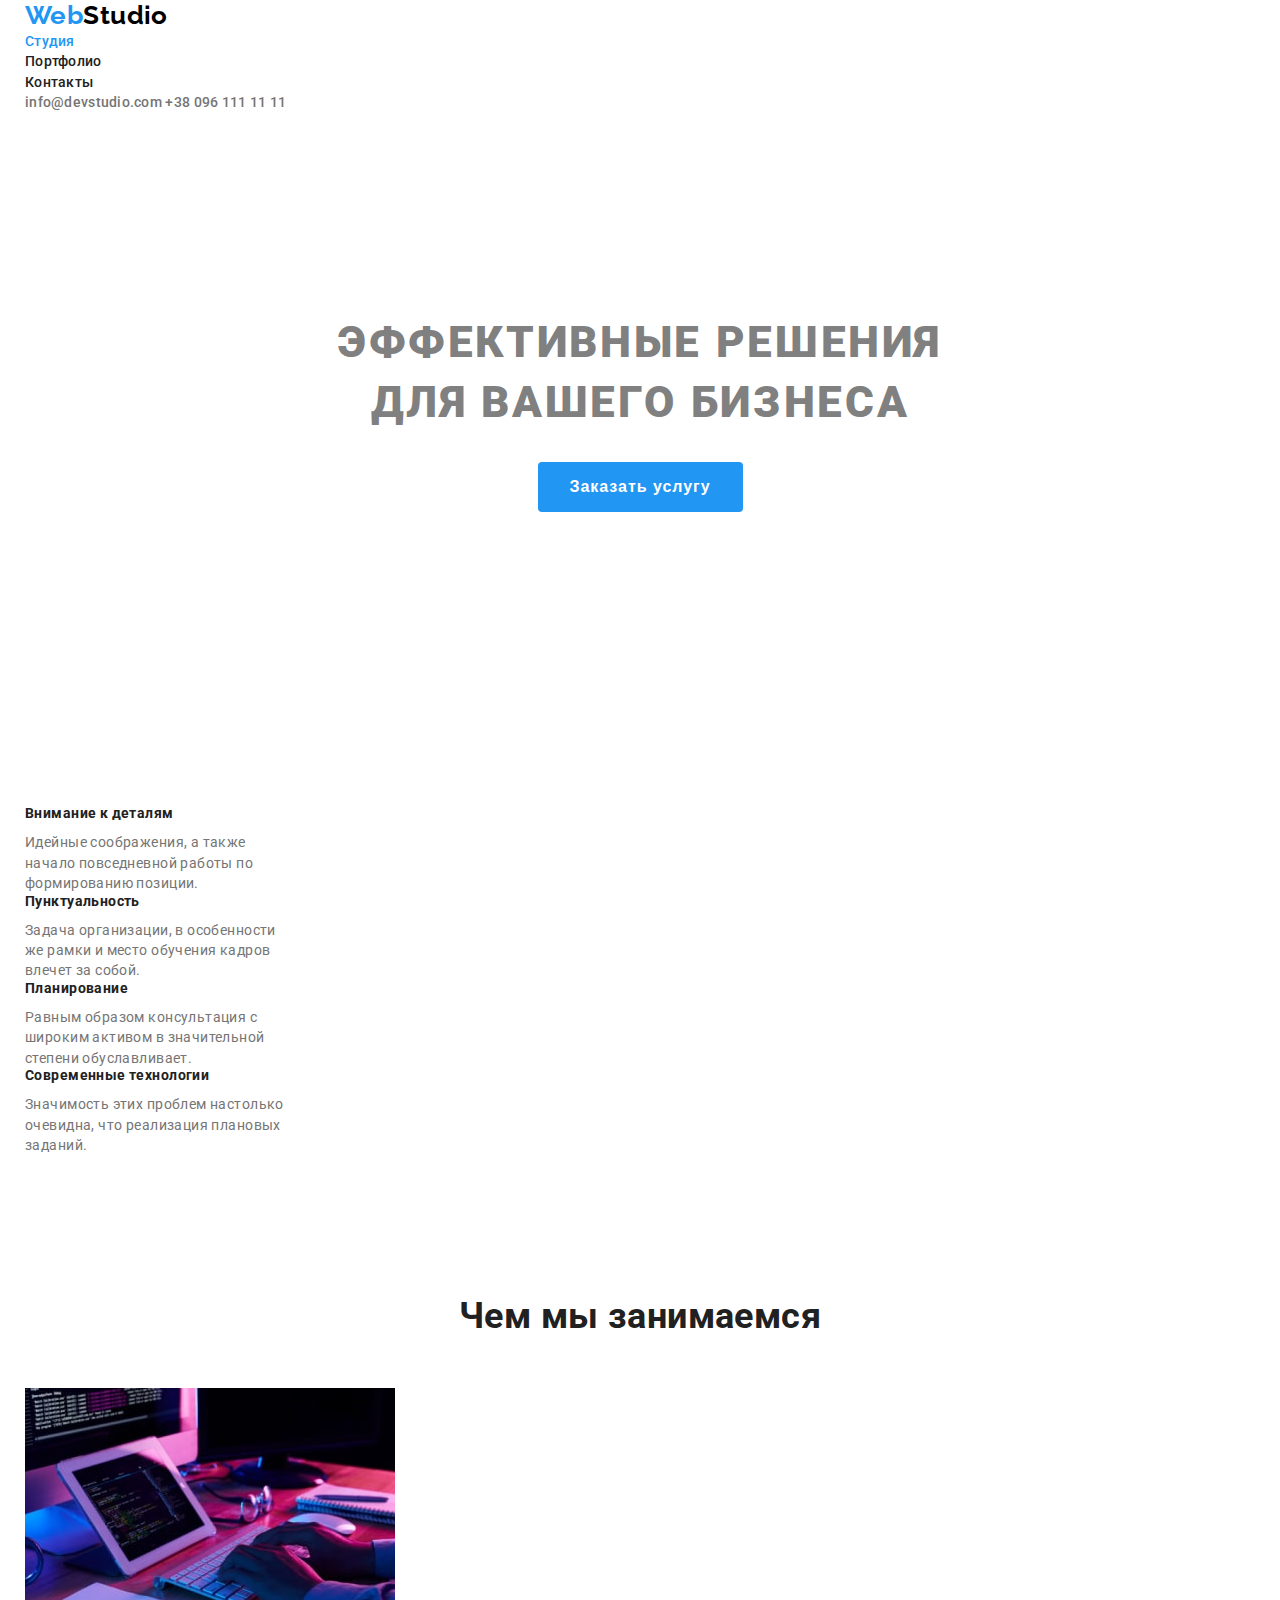
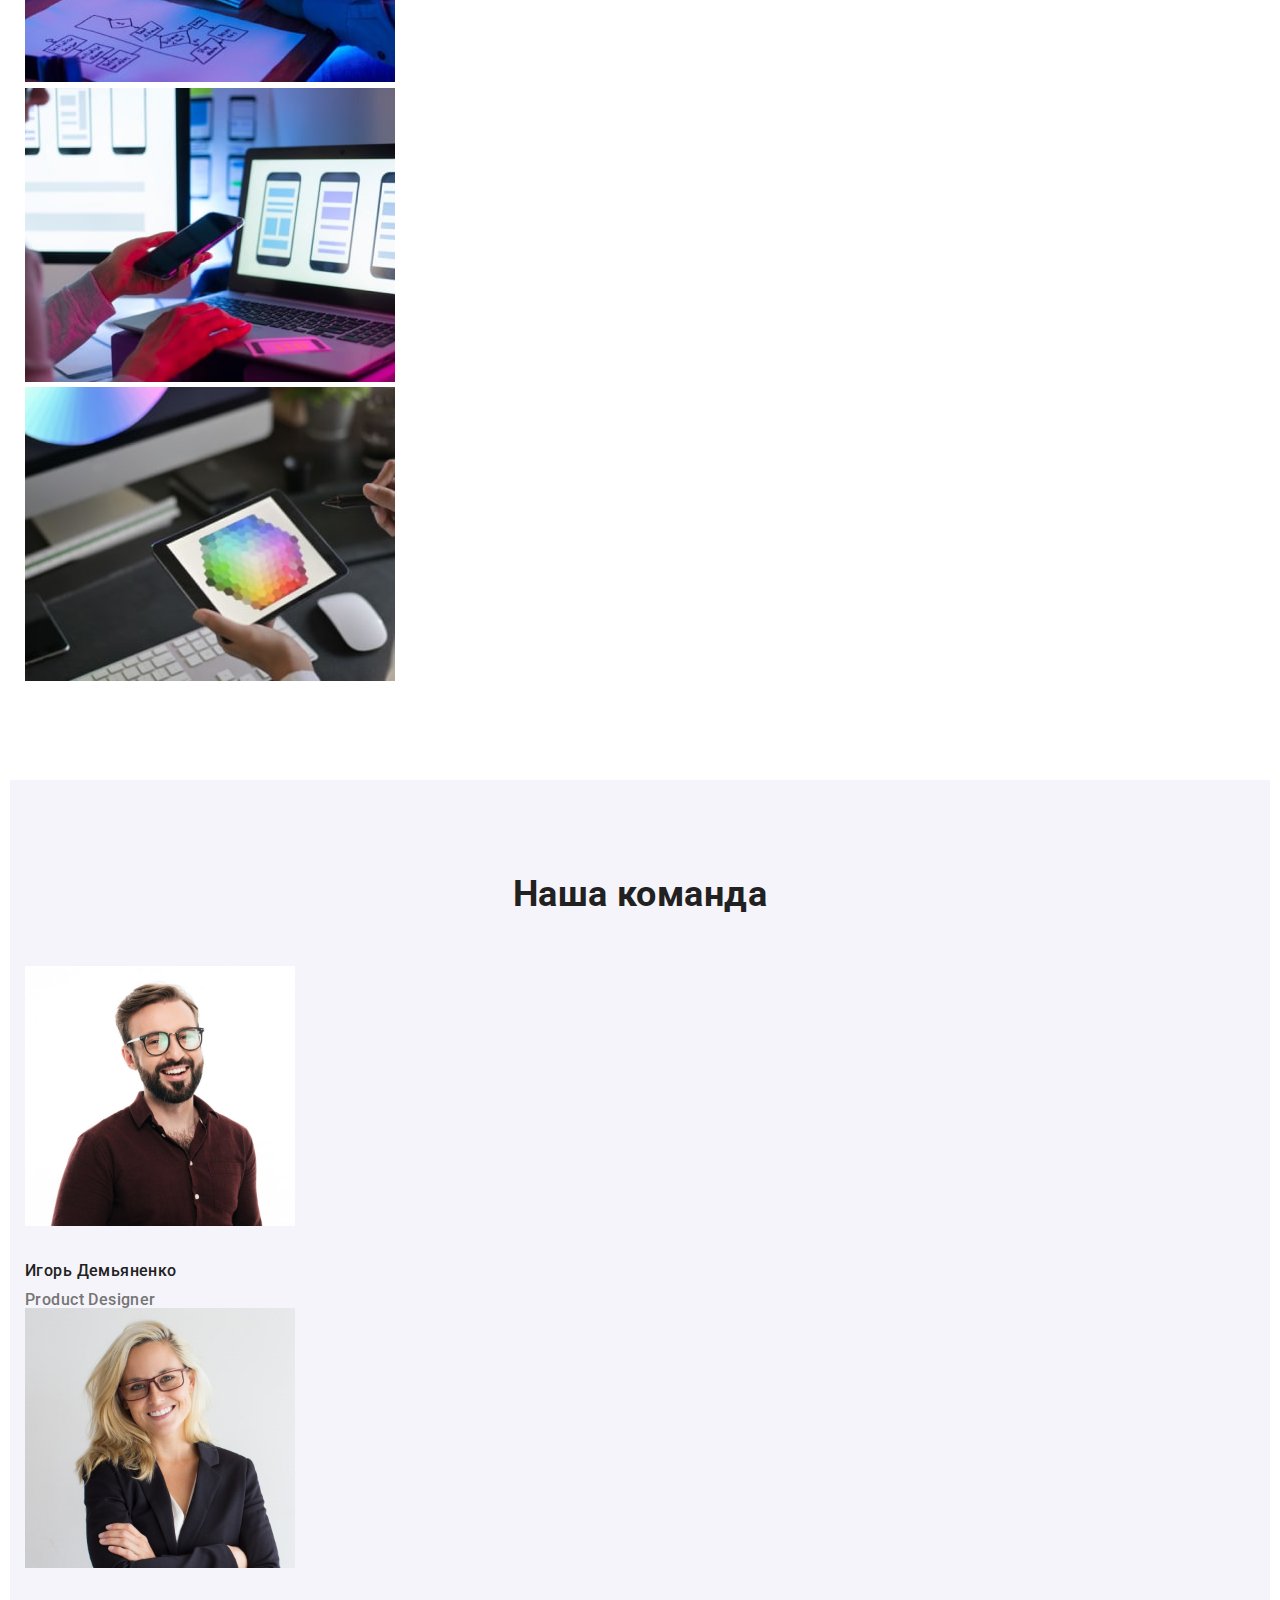
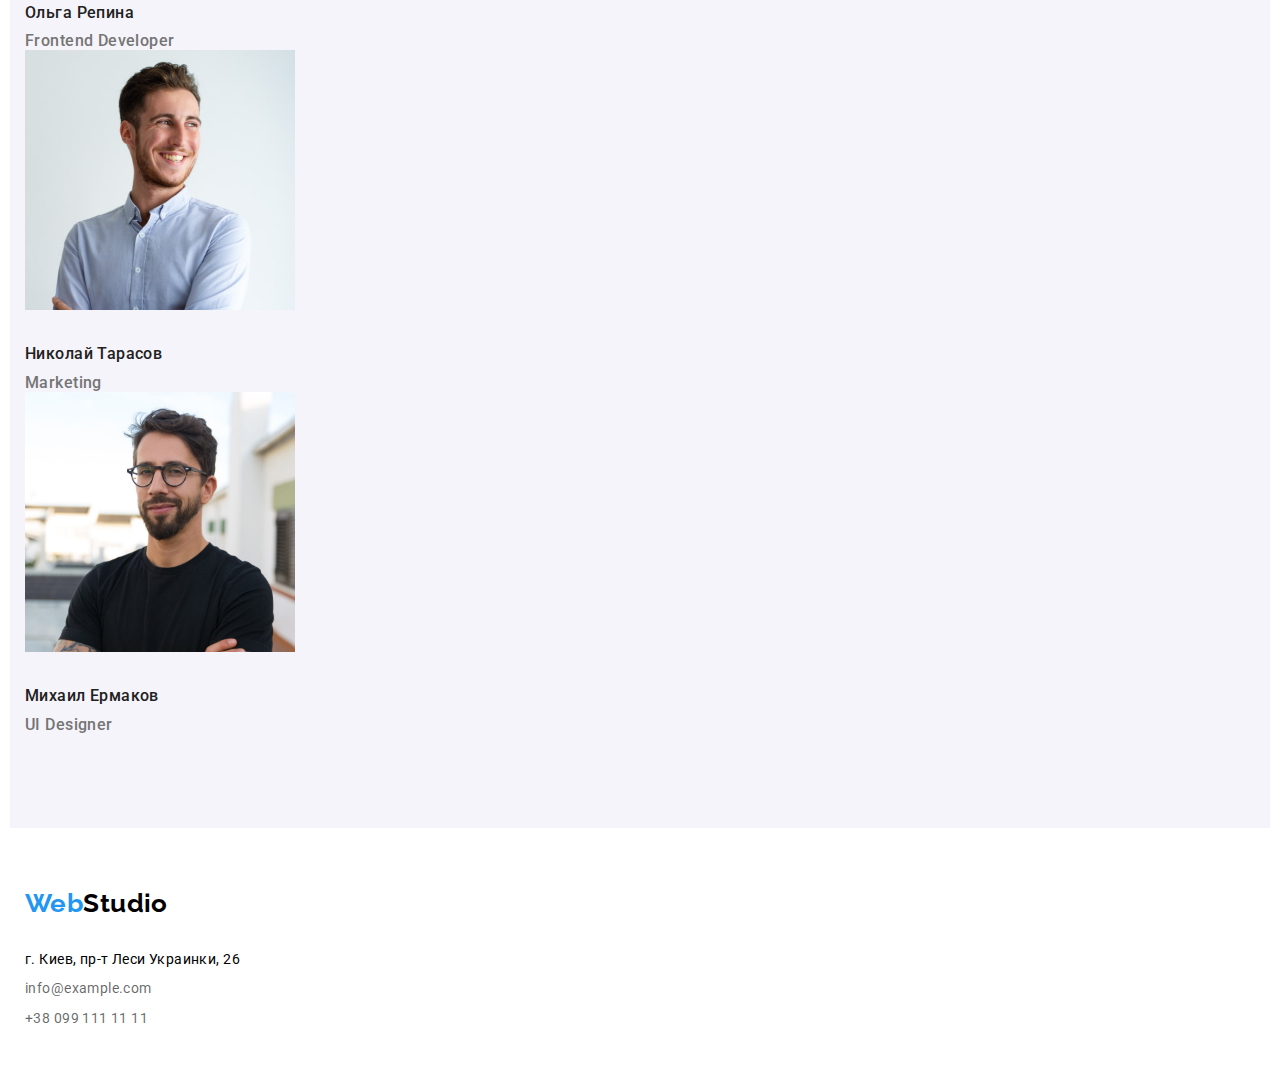
==== commit e8e68211: "Add margin and padding" ====
--- a/index.html
+++ b/index.html
@@ -19,7 +19,7 @@
 <body>
   <!--Header-->
   <header class="site-header">
-    <div class="conteiner">
+    <div class="container">
       <nav class="site-nav">
         <a class="logo link" href="./index.html" lang="en"><span class="accent">Web</span>Studio</a>
         <ul class="nav-list list">
@@ -35,12 +35,12 @@
   <!--Main content-->
   <main>
     <!--Hero-->
-    <section class="main-section conteiner">
+    <section class="main-section container">
       <h1 class="main-title">Эффективные решения для вашего бизнеса</h1>
       <button type="button" class="button">Заказать услугу</button>
     </section>
     <!--Benefits-->
-    <section class="benefits-section conteiner">
+    <section class="benefits-section container">
       <!-- <h2 class="benefits-title secondary-title">Наши преимущества</h2> -->
       <ul class="benefits-list list">
         <li class="benefits-item">
@@ -64,7 +64,7 @@
       </ul>
     </section>
     <!--What we do-->
-    <section class="works-section conteiner">
+    <section class="works-section container">
       <h2 class="works-title secondary-title">Чем мы занимаемся</h2>
       <ul class="works-list list">
         <li class="works-item"><a href=""><img src="./images/project/box1-min.jpg" alt="Печатает на клавиатуре"
@@ -76,26 +76,26 @@
       </ul>
     </section>
     <!--Our team-->
-    <section class="team-section conteiner">
+    <section class="team-section container">
       <h2 class="team-title secondary-title">Наша команда</h2>
       <ul class="team-list list">
         <li class="team-item">
-          <img src="./images/team/card1-min.jpg" alt="фото Игоря" width="270" height="260">
+          <img class="team-pic" src="./images/team/card1-min.jpg" alt="фото Игоря" width="270" height="260">
           <h3 class="team-item-title">Игорь Демьяненко</h3>
           <p lang="en" class="speciality">Product Designer</p>
         </li>
         <li class="team-item">
-          <img src="./images/team/card2-min.jpg" alt="фото Ольги" width="270" height="260">
+          <img class="team-pic" src="./images/team/card2-min.jpg" alt="фото Ольги" width="270" height="260">
           <h3 class="team-item-title">Ольга Репина</h3>
           <p lang="en" class="speciality">Frontend Developer</p>
         </li>
         <li class="team-item">
-          <img src="./images/team/card3-min.jpg" alt="фото Николая" width="270" height="260">
+          <img class="team-pic" src="./images/team/card3-min.jpg" alt="фото Николая" width="270" height="260">
           <h3 class="team-item-title">Николай Тарасов</h3>
           <p lang="en" class="speciality">Marketing</p>
         </li>
         <li class="team-item">
-          <img src="./images/team/card4-min.jpg" alt="фото Михаила" width="270" height="260">
+          <img class="team-pic" src="./images/team/card4-min.jpg" alt="фото Михаила" width="270" height="260">
           <h3 class="team-item-title">Михаил Ермаков</h3>
           <p lang="en" class="speciality">UI Designer</p>
         </li>
@@ -103,7 +103,7 @@
     </section>
   </main>
   <!--Футер-->
-  <footer class="conteiner">
+  <footer class="container">
     <address class="site-address">
       <a class="logo link" href="./index.html" lang="en"><span class="accent">Web</span>Studio</a>
       <p class="location">г. Киев, пр-т Леси Украинки, 26</p>
--- a/css/styles.css
+++ b/css/styles.css
@@ -38,7 +38,7 @@
 .link {
   text-decoration: none;
 }
-.conteiner {
+.container {
   width: 1230px;
   padding-left: 15px;
   padding-right: 15px;
@@ -116,8 +116,10 @@
   min-width: 200px;
   min-height: 50px;
   border-radius: 4px;
+  border: none;
   margin-right: auto;
   margin-left: auto;
+  padding: 10px 32px;
 
   color: #ffffff;
   background-color: var(--accent-text-color);
@@ -137,6 +139,7 @@
 /* Title for 3 sections */
 .secondary-title {
   margin: 0;
+  margin-bottom: 50px;
 
   color: var(--title-text-color);
 
@@ -167,13 +170,24 @@
   margin: 0;
   width: 270px;
 }
+/* Works section */
+.works-section {
+  padding-top: 94px;
+  padding-bottom: 94px;
+}
 
 /* Our team section */
 .team-section {
+  padding-top: 94px;
+  padding-bottom: 94px;
   background-color: var(--secondary-background-color);
 }
+.team-pic {
+  margin-bottom: 30px;
+}
 .team-item-title {
   margin: 0;
+  margin-bottom: 10px;
 
   color: var(--title-text-color);
 
@@ -188,8 +202,48 @@
   font-size: 16px;
   line-height: 1.1;
 }
+/* Footer */
+.site-address {
+  font-style: normal;
+  padding-top: 60px;
+  padding-bottom: 60px;
+}
+.site-address .logo {
+  display: block;
+  margin-bottom: 30px;
+}
+.site-address .mail,
+.site-address .tel {
+  display: block;
+  color: rgba(0, 0, 0, 0.6); /*rgba(255, 255, 255 ,0.6)*/
+}
+.site-address .mail:hover,
+.site-address .mail:focus,
+.site-address .tel:hover,
+.site-address .tel:focus {
+  color: var(--accent-text-color);
+}
+.site-address .mail {
+  margin-bottom: 9px;
+}
+.location {
+  margin: 0;
+  margin-bottom: 9px;
+  color: black; /*color: var(--secondary-text-color);*/
+}
+
 /* Main content portfolio.html */
+.project-section {
+  padding-top: 94px;
+  padding-bottom: 94px;
+}
 .button-filters {
+  margin-bottom: 50px;
+  min-height: 38px;
+  border-radius: 4px;
+  border: none;
+  padding: 6px 22px;
+
   color: var(--third-text-color);
   background-color: var(--secondary-background-color);
 
@@ -205,6 +259,7 @@
   background-color: var(--accent-text-color);
 }
 .project-item-title {
+  margin: 0;
   color: var(--title-text-color);
 
   font-weight: 500;
@@ -213,25 +268,7 @@
   letter-spacing: 0.06em;
 }
 .category {
+  margin: 0;
   font-size: 16px;
   line-height: 1.87;
 }
-
-/* Footer */
-.site-address {
-  font-style: normal;
-}
-.site-address .mail,
-.site-address .tel {
-  color: rgba(0, 0, 0, 0.6); /*rgba(255, 255, 255 ,0.6)*/
-}
-.site-address .mail:hover,
-.site-address .mail:focus,
-.site-address .tel:hover,
-.site-address .tel:focus {
-  color: var(--accent-text-color);
-}
-.location {
-  margin: 0;
-  color: black; /*color: var(--secondary-text-color);*/
-}
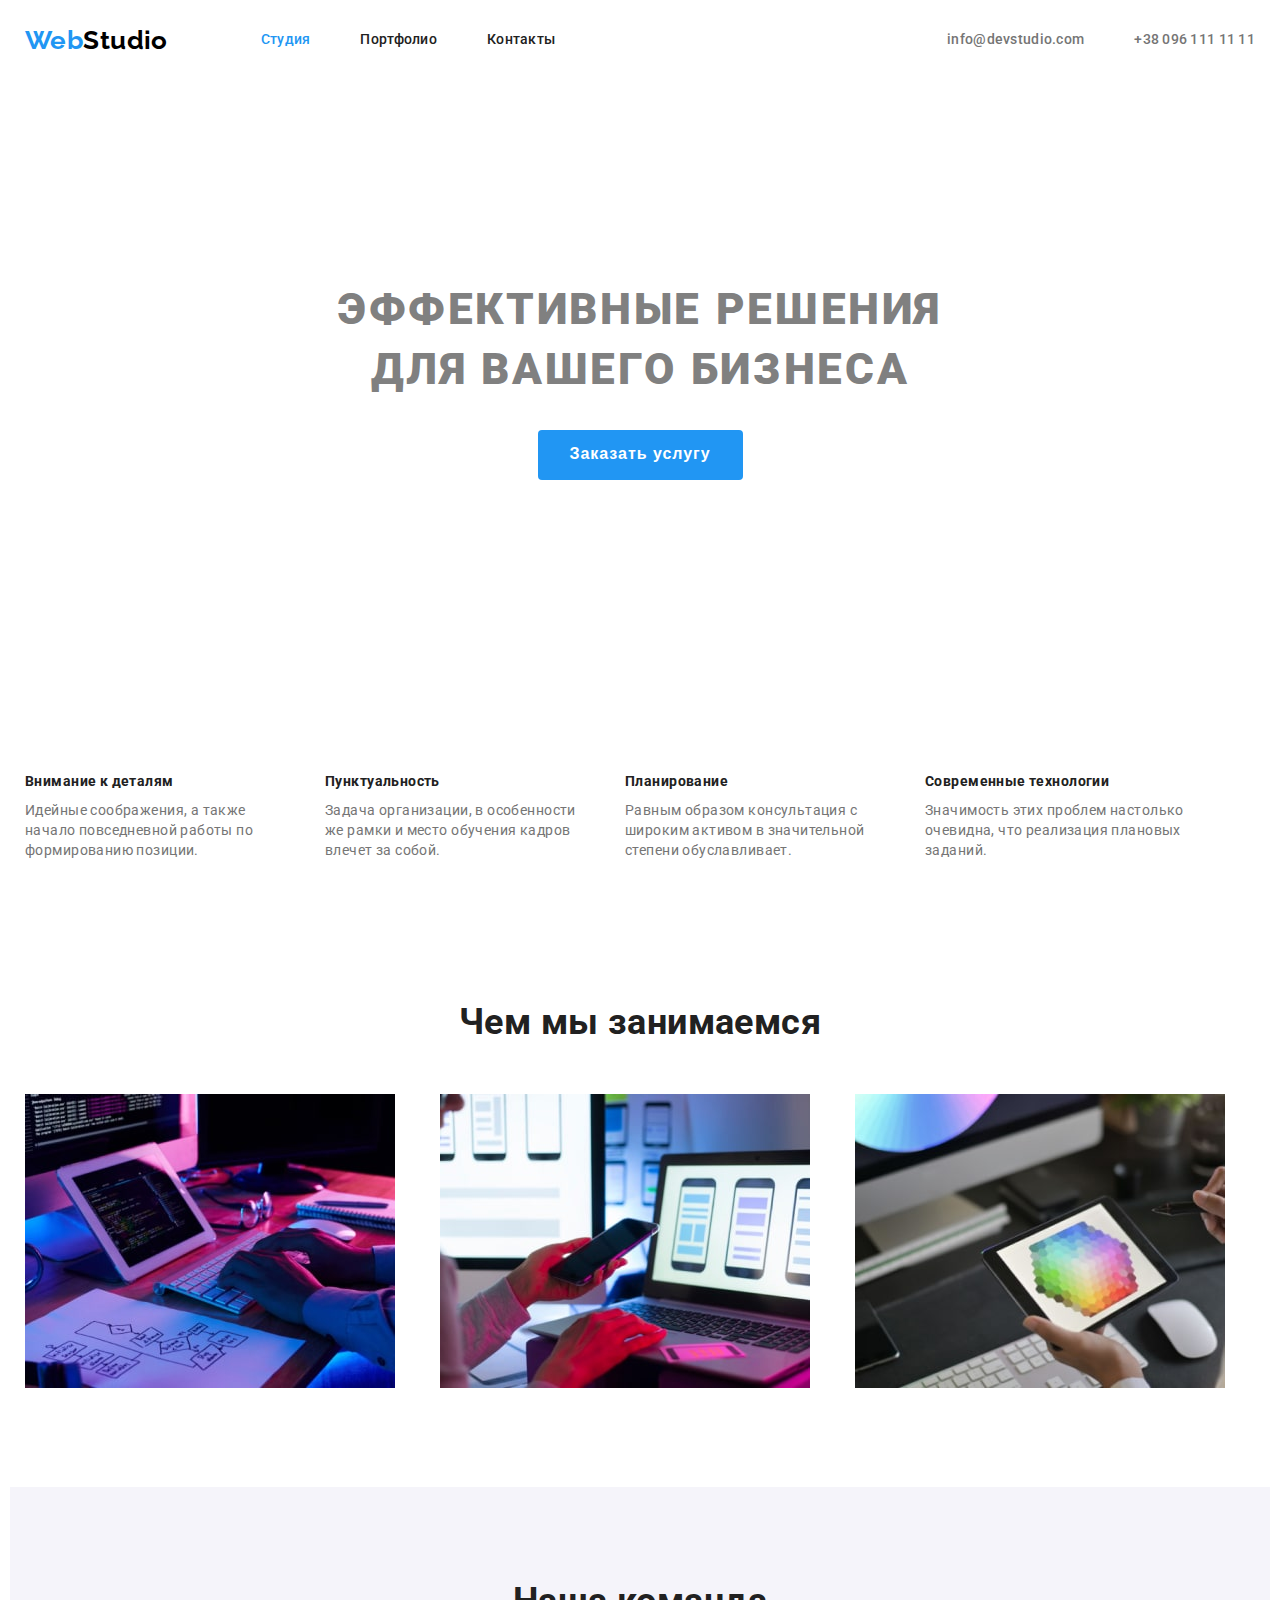
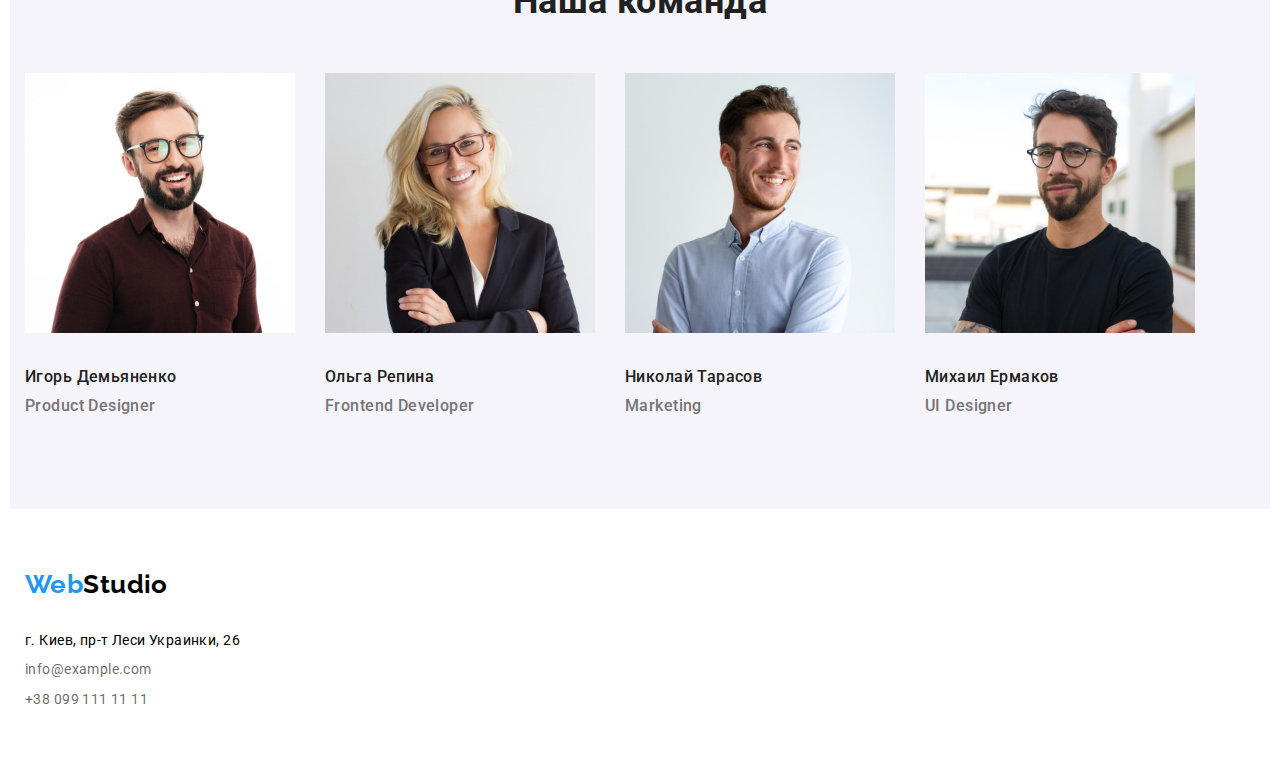
==== commit fc591f09: "Added flexbox" ====
--- a/index.html
+++ b/index.html
@@ -18,14 +18,14 @@
 
 <body>
   <!--Header-->
-  <header class="site-header">
-    <div class="container">
-      <nav class="site-nav">
+  <header class="page-header">
+    <div class="container head">
+      <nav class="page-nav">
         <a class="logo link" href="./index.html" lang="en"><span class="accent">Web</span>Studio</a>
         <ul class="nav-list list">
-          <li><a href="./index.html" class="nav-link current link">Студия</a></li>
-          <li><a href="./portfolio.html" class="nav-link link">Портфолио</a></li>
-          <li><a href="" class="nav-link link">Контакты</a></li>
+          <li class="nav-item"><a href="./index.html" class="nav-link current link">Студия</a></li>
+          <li class="nav-item"><a href="./portfolio.html" class="nav-link link">Портфолио</a></li>
+          <li class="nav-item"><a href="" class="nav-link link">Контакты</a></li>
         </ul>
       </nav>
       <a href="mailto:info@devstudio.com" class="mail link">info@devstudio.com</a>
--- a/css/styles.css
+++ b/css/styles.css
@@ -47,6 +47,11 @@
 }
 
 /* Header */
+
+.head {
+  display: flex;
+  align-items: center;
+}
 /* Logo */
 .logo {
   color: #000000;
@@ -59,8 +64,25 @@
 .logo .accent {
   color: var(--accent-text-color);
 }
+.page-nav .logo {
+  margin-right: 93px;
+}
 /* Navigation */
+.page-nav {
+  display: flex;
+  align-items: center;
+}
+.nav-list {
+  display: flex;
+}
+.nav-item:not(:last-child) {
+  margin-right: 50px;
+}
 .nav-link {
+  display: block;
+  padding-top: 32px;
+  padding-bottom: 32px;
+
   color: var(--third-text-color);
 
   font-weight: 500;
@@ -76,17 +98,21 @@
   color: var(--accent-text-color);
 }
 /* mail and telephone in header */
-.site-header .mail,
-.site-header .tel {
+.page-header .mail {
+  margin-left: auto;
+  margin-right: 50px;
+}
+.page-header .mail,
+.page-header .tel {
   color: var(--main-text-color);
   font-weight: 500;
   line-height: 1.1;
   letter-spacing: 0.02em;
 }
-.site-header .mail:hover,
-.site-header .mail:focus,
-.site-header .tel:hover,
-.site-header .tel:focus {
+.page-header .mail:hover,
+.page-header .mail:focus,
+.page-header .tel:hover,
+.page-header .tel:focus {
   color: var(--accent-text-color);
 }
 /* Main content index.html*/
@@ -156,6 +182,13 @@
   padding-top: 94px;
   padding-bottom: 47px;
 }
+.benefits-list {
+  display: flex;
+}
+/* WhHY&&&&& */
+.benefits-item:not(:last-child) {
+  margin-right: 30px;
+}
 .benefits-item-title {
   margin: 0;
   margin-bottom: 10px;
@@ -175,13 +208,24 @@
   padding-top: 94px;
   padding-bottom: 94px;
 }
-
+.works-list {
+  display: flex;
+}
+.works-item:not(:last-child) {
+  margin-right: 45px;
+}
 /* Our team section */
 .team-section {
   padding-top: 94px;
   padding-bottom: 94px;
   background-color: var(--secondary-background-color);
 }
+.team-list {
+  display: flex;
+}
+.team-item:not(:last-child) {
+  margin-right: 30px;
+}
 .team-pic {
   margin-bottom: 30px;
 }
@@ -236,6 +280,13 @@
 .project-section {
   padding-top: 94px;
   padding-bottom: 94px;
+}
+.filters-list {
+  display: flex;
+  justify-content: center;
+}
+.filters-item:not(:last-child) {
+  margin-right: 8px;
 }
 .button-filters {
   margin-bottom: 50px;
@@ -253,11 +304,22 @@
 
   cursor: pointer;
 }
+
 .button-filters:hover,
 .button-filters:focus {
   color: #ffffff;
   background-color: var(--accent-text-color);
 }
+.projects-list {
+  display: flex;
+  flex-wrap: wrap;
+}
+.project-item {
+  width: calc((100%-90px) / 3);
+}
+.project-item:not(:nth-last-child(-n + 3)) {
+  margin-bottom: 30px;
+}
 .project-item-title {
   margin: 0;
   color: var(--title-text-color);
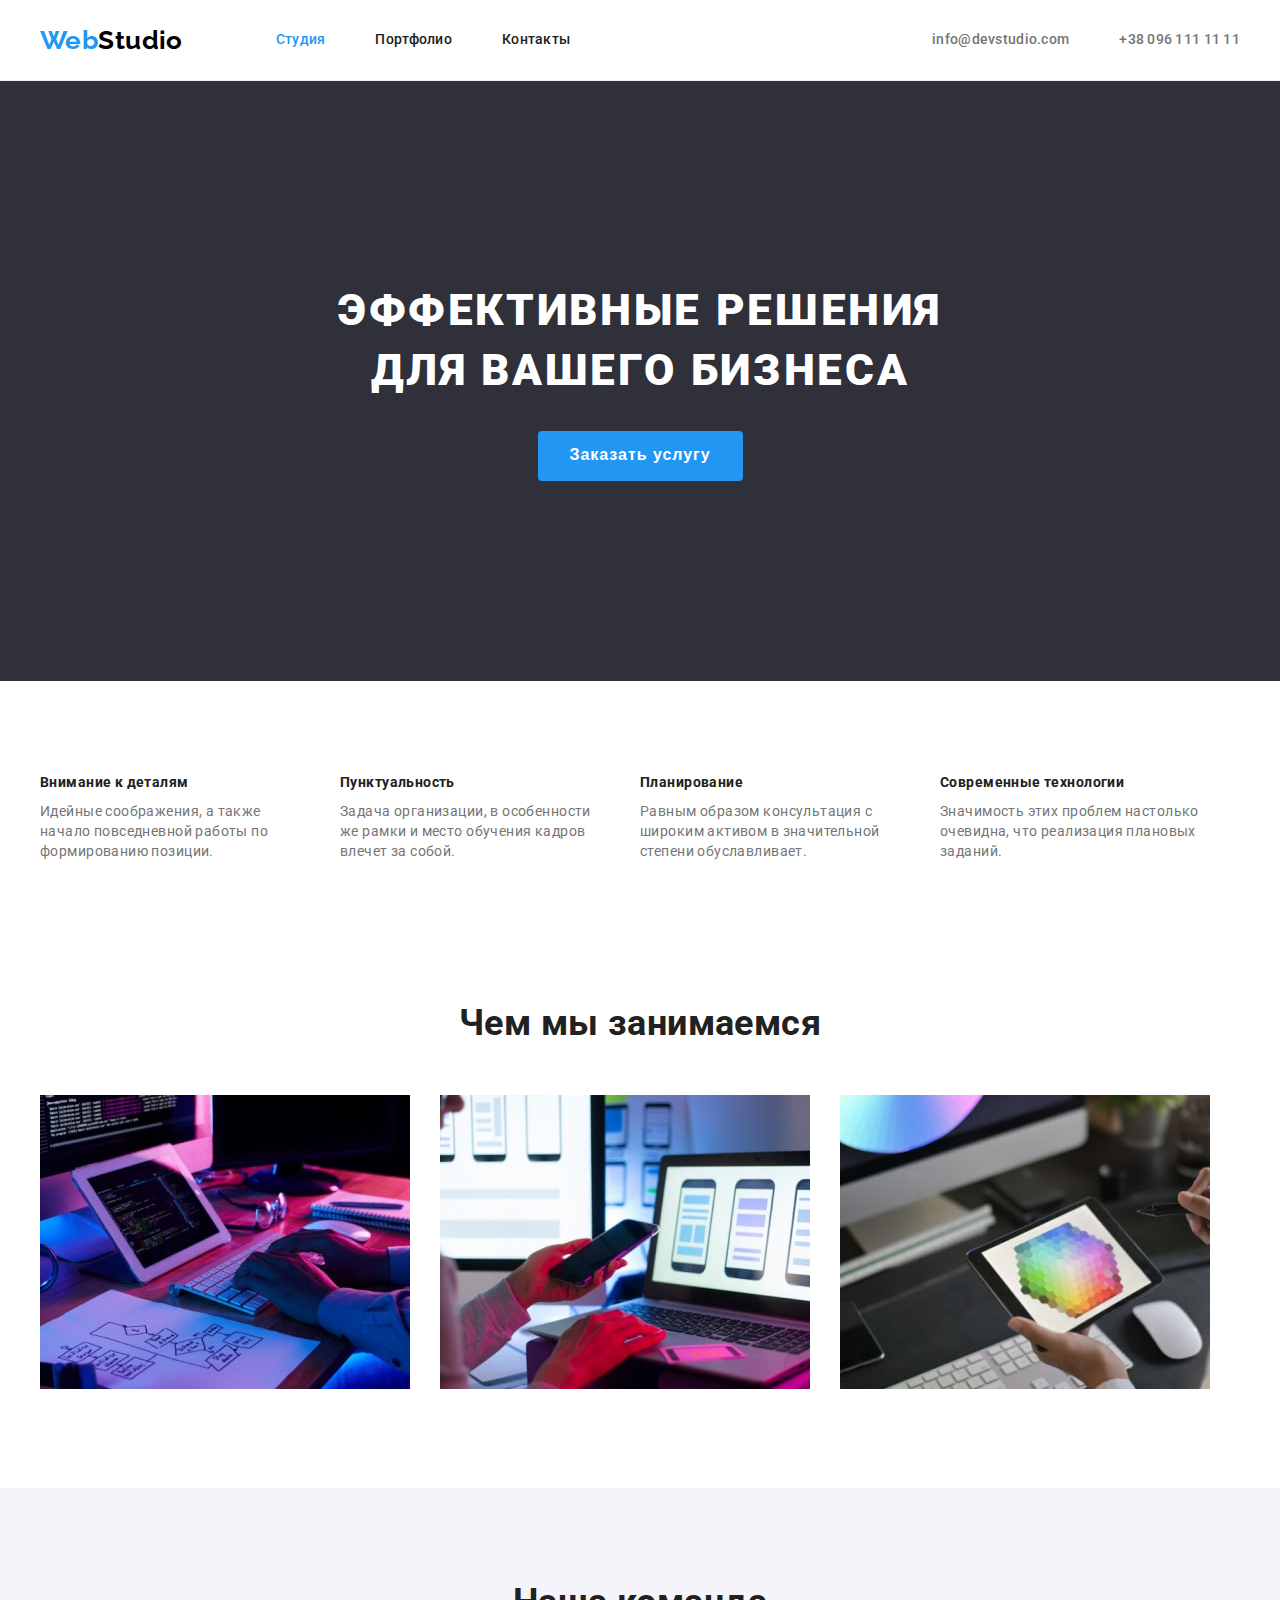
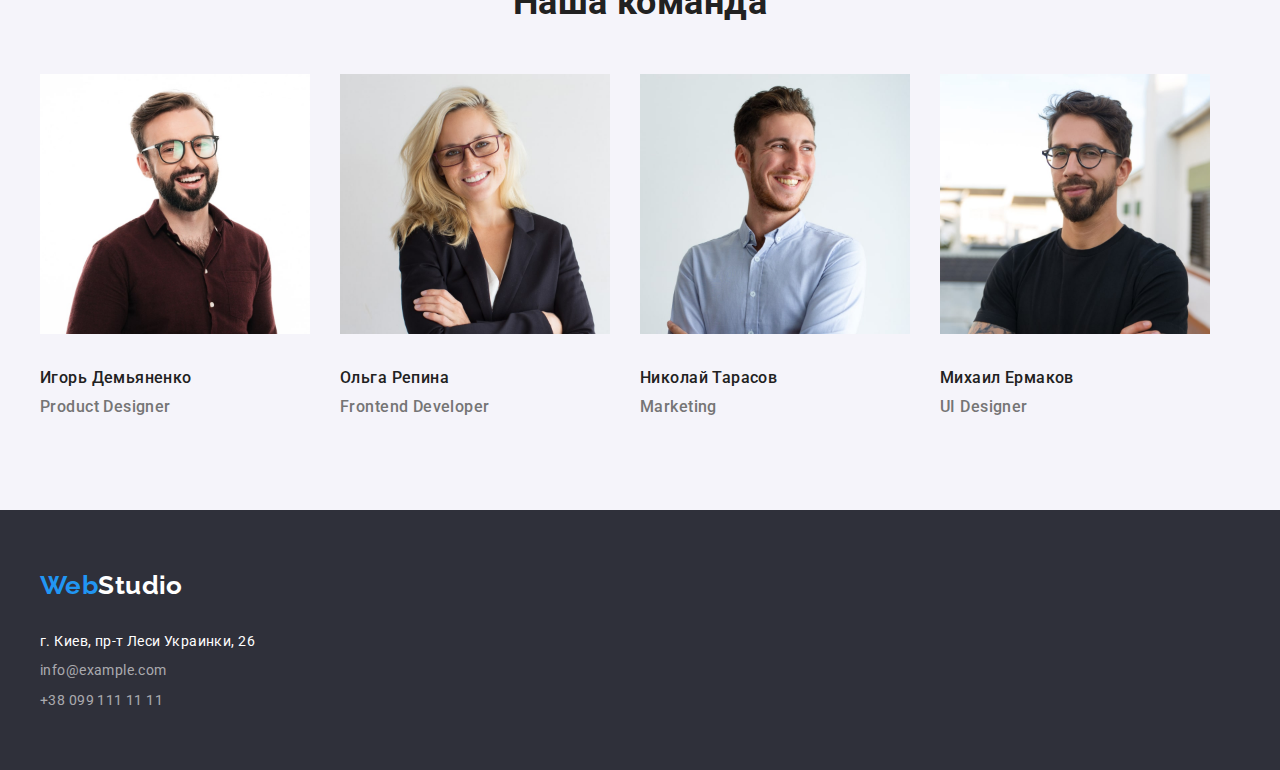
==== commit fdea72b9: "Fix width" ====
--- a/index.html
+++ b/index.html
@@ -35,81 +35,92 @@
   <!--Main content-->
   <main>
     <!--Hero-->
-    <section class="main-section container">
-      <h1 class="main-title">Эффективные решения для вашего бизнеса</h1>
-      <button type="button" class="button">Заказать услугу</button>
+    <section class="main-section">
+      <div class="container">
+        <h1 class="main-title">Эффективные решения для вашего бизнеса</h1>
+        <button type="button" class="button">Заказать услугу</button>
+      </div>
     </section>
     <!--Benefits-->
-    <section class="benefits-section container">
-      <!-- <h2 class="benefits-title secondary-title">Наши преимущества</h2> -->
-      <ul class="benefits-list list">
-        <li class="benefits-item">
-          <h3 class="benefits-item-title">Внимание к деталям</h3>
-          <p class="benefits-text">Идейные соображения, а также начало повседневной работы по формированию позиции.</p>
-        </li>
-        <li class="benefits-item">
-          <h3 class="benefits-item-title">Пунктуальность</h3>
-          <p class="benefits-text">Задача организации, в особенности же рамки и место обучения кадров влечет за собой.
-          </p>
-        </li>
-        <li class="benefits-item">
-          <h3 class="benefits-item-title">Планирование</h3>
-          <p class="benefits-text">Равным образом консультация с широким активом в значительной степени обуславливает.
-          </p>
-        </li>
-        <li class="benefits-item">
-          <h3 class="benefits-item-title">Современные технологии</h3>
-          <p class="benefits-text">Значимость этих проблем настолько очевидна, что реализация плановых заданий.</p>
-        </li>
-      </ul>
+    <section class="benefits-section">
+      <div class="container">
+        <!-- <h2 class="benefits-title secondary-title">Наши преимущества</h2> -->
+        <ul class="benefits-list list">
+          <li class="benefits-item">
+            <h3 class="benefits-item-title">Внимание к деталям</h3>
+            <p class="benefits-text">Идейные соображения, а также начало повседневной работы по формированию позиции.
+            </p>
+          </li>
+          <li class="benefits-item">
+            <h3 class="benefits-item-title">Пунктуальность</h3>
+            <p class="benefits-text">Задача организации, в особенности же рамки и место обучения кадров влечет за собой.
+            </p>
+          </li>
+          <li class="benefits-item">
+            <h3 class="benefits-item-title">Планирование</h3>
+            <p class="benefits-text">Равным образом консультация с широким активом в значительной степени обуславливает.
+            </p>
+          </li>
+          <li class="benefits-item">
+            <h3 class="benefits-item-title">Современные технологии</h3>
+            <p class="benefits-text">Значимость этих проблем настолько очевидна, что реализация плановых заданий.</p>
+          </li>
+        </ul>
+      </div>
     </section>
     <!--What we do-->
-    <section class="works-section container">
-      <h2 class="works-title secondary-title">Чем мы занимаемся</h2>
-      <ul class="works-list list">
-        <li class="works-item"><a href=""><img src="./images/project/box1-min.jpg" alt="Печатает на клавиатуре"
-              width="370" height="294"></a></li>
-        <li class="works-item"><a href=""><img src="./images/project/box2-min.jpg"
-              alt="Держит в руках телефон на фоне десктопа" width="370" height="294"></a></li>
-        <li class="works-item"><a href=""><img src="./images/project/box3-min.jpg" alt="Держит в руках планшет"
-              width="370" height="294"></a></li>
-      </ul>
+    <section class="works-section">
+      <div class="container">
+        <h2 class="works-title secondary-title">Чем мы занимаемся</h2>
+        <ul class="works-list list">
+          <li class="works-item"><a href=""><img src="./images/project/box1-min.jpg" alt="Печатает на клавиатуре"
+                width="370" height="294"></a></li>
+          <li class="works-item"><a href=""><img src="./images/project/box2-min.jpg"
+                alt="Держит в руках телефон на фоне десктопа" width="370" height="294"></a></li>
+          <li class="works-item"><a href=""><img src="./images/project/box3-min.jpg" alt="Держит в руках планшет"
+                width="370" height="294"></a></li>
+        </ul>
+      </div>
     </section>
     <!--Our team-->
-    <section class="team-section container">
-      <h2 class="team-title secondary-title">Наша команда</h2>
-      <ul class="team-list list">
-        <li class="team-item">
-          <img class="team-pic" src="./images/team/card1-min.jpg" alt="фото Игоря" width="270" height="260">
-          <h3 class="team-item-title">Игорь Демьяненко</h3>
-          <p lang="en" class="speciality">Product Designer</p>
-        </li>
-        <li class="team-item">
-          <img class="team-pic" src="./images/team/card2-min.jpg" alt="фото Ольги" width="270" height="260">
-          <h3 class="team-item-title">Ольга Репина</h3>
-          <p lang="en" class="speciality">Frontend Developer</p>
-        </li>
-        <li class="team-item">
-          <img class="team-pic" src="./images/team/card3-min.jpg" alt="фото Николая" width="270" height="260">
-          <h3 class="team-item-title">Николай Тарасов</h3>
-          <p lang="en" class="speciality">Marketing</p>
-        </li>
-        <li class="team-item">
-          <img class="team-pic" src="./images/team/card4-min.jpg" alt="фото Михаила" width="270" height="260">
-          <h3 class="team-item-title">Михаил Ермаков</h3>
-          <p lang="en" class="speciality">UI Designer</p>
-        </li>
-      </ul>
+    <section class="team-section">
+      <div class="container">
+        <h2 class="team-title secondary-title">Наша команда</h2>
+        <ul class="team-list list">
+          <li class="team-item">
+            <img class="team-pic" src="./images/team/card1-min.jpg" alt="фото Игоря" width="270" height="260">
+            <h3 class="team-item-title">Игорь Демьяненко</h3>
+            <p lang="en" class="speciality">Product Designer</p>
+          </li>
+          <li class="team-item">
+            <img class="team-pic" src="./images/team/card2-min.jpg" alt="фото Ольги" width="270" height="260">
+            <h3 class="team-item-title">Ольга Репина</h3>
+            <p lang="en" class="speciality">Frontend Developer</p>
+          </li>
+          <li class="team-item">
+            <img class="team-pic" src="./images/team/card3-min.jpg" alt="фото Николая" width="270" height="260">
+            <h3 class="team-item-title">Николай Тарасов</h3>
+            <p lang="en" class="speciality">Marketing</p>
+          </li>
+          <li class="team-item">
+            <img class="team-pic" src="./images/team/card4-min.jpg" alt="фото Михаила" width="270" height="260">
+            <h3 class="team-item-title">Михаил Ермаков</h3>
+            <p lang="en" class="speciality">UI Designer</p>
+          </li>
+        </ul>
+      </div>
     </section>
   </main>
   <!--Футер-->
-  <footer class="container">
-    <address class="site-address">
-      <a class="logo link" href="./index.html" lang="en"><span class="accent">Web</span>Studio</a>
-      <p class="location">г. Киев, пр-т Леси Украинки, 26</p>
-      <a href="mailto:info@example.com" class="mail link">info@example.com</a>
-      <a href="tel:+380991111111" class="tel link">+38 099 111 11 11</a>
-    </address>
+  <footer class="page-footer">
+    <div class="container">
+      <address class="site-address">
+        <a class="logo link" href="./index.html" lang="en"><span class="accent">Web</span>Studio</a>
+        <p class="location">г. Киев, пр-т Леси Украинки, 26</p>
+        <a href="mailto:info@example.com" class="mail link">info@example.com</a>
+        <a href="tel:+380991111111" class="tel link">+38 099 111 11 11</a>
+      </address>
+    </div>
   </footer>
 </body>
 
--- a/css/styles.css
+++ b/css/styles.css
@@ -39,7 +39,7 @@
   text-decoration: none;
 }
 .container {
-  width: 1230px;
+  width: 1200px;
   padding-left: 15px;
   padding-right: 15px;
   margin-left: auto;
@@ -47,7 +47,9 @@
 }
 
 /* Header */
-
+.page-header {
+  border-bottom: 1px solid #ececec;
+}
 .head {
   display: flex;
   align-items: center;
@@ -120,6 +122,7 @@
 .main-section {
   padding-top: 200px;
   padding-bottom: 200px;
+  background-color: #2f303a;
 }
 .main-title {
   width: 700px;
@@ -128,7 +131,7 @@
   margin-bottom: 30px;
   margin-left: auto;
 
-  color: grey; /*var(----main-title-color); */
+  color: var(--main-title-color);
 
   font-weight: 900;
   font-size: 44px;
@@ -212,7 +215,7 @@
   display: flex;
 }
 .works-item:not(:last-child) {
-  margin-right: 45px;
+  margin-right: 30px;
 }
 /* Our team section */
 .team-section {
@@ -247,19 +250,23 @@
   line-height: 1.1;
 }
 /* Footer */
+.page-footer {
+  background-color: #2f303a;
+  padding-top: 60px;
+  padding-bottom: 60px;
+}
 .site-address {
   font-style: normal;
-  padding-top: 60px;
-  padding-bottom: 60px;
 }
 .site-address .logo {
   display: block;
   margin-bottom: 30px;
+  color: #ffffff;
 }
 .site-address .mail,
 .site-address .tel {
   display: block;
-  color: rgba(0, 0, 0, 0.6); /*rgba(255, 255, 255 ,0.6)*/
+  color: rgba(255, 255, 255, 0.6);
 }
 .site-address .mail:hover,
 .site-address .mail:focus,
@@ -273,7 +280,7 @@
 .location {
   margin: 0;
   margin-bottom: 9px;
-  color: black; /*color: var(--secondary-text-color);*/
+  color: var(--secondary-text-color);
 }
 
 /* Main content portfolio.html */
@@ -315,7 +322,11 @@
   flex-wrap: wrap;
 }
 .project-item {
-  width: calc((100%-90px) / 3);
+  width: calc((100% - 60px) / 3);
+  margin-right: 30px;
+}
+.project-item:nth-child(3n) {
+  margin: 0px;
 }
 .project-item:not(:nth-last-child(-n + 3)) {
   margin-bottom: 30px;
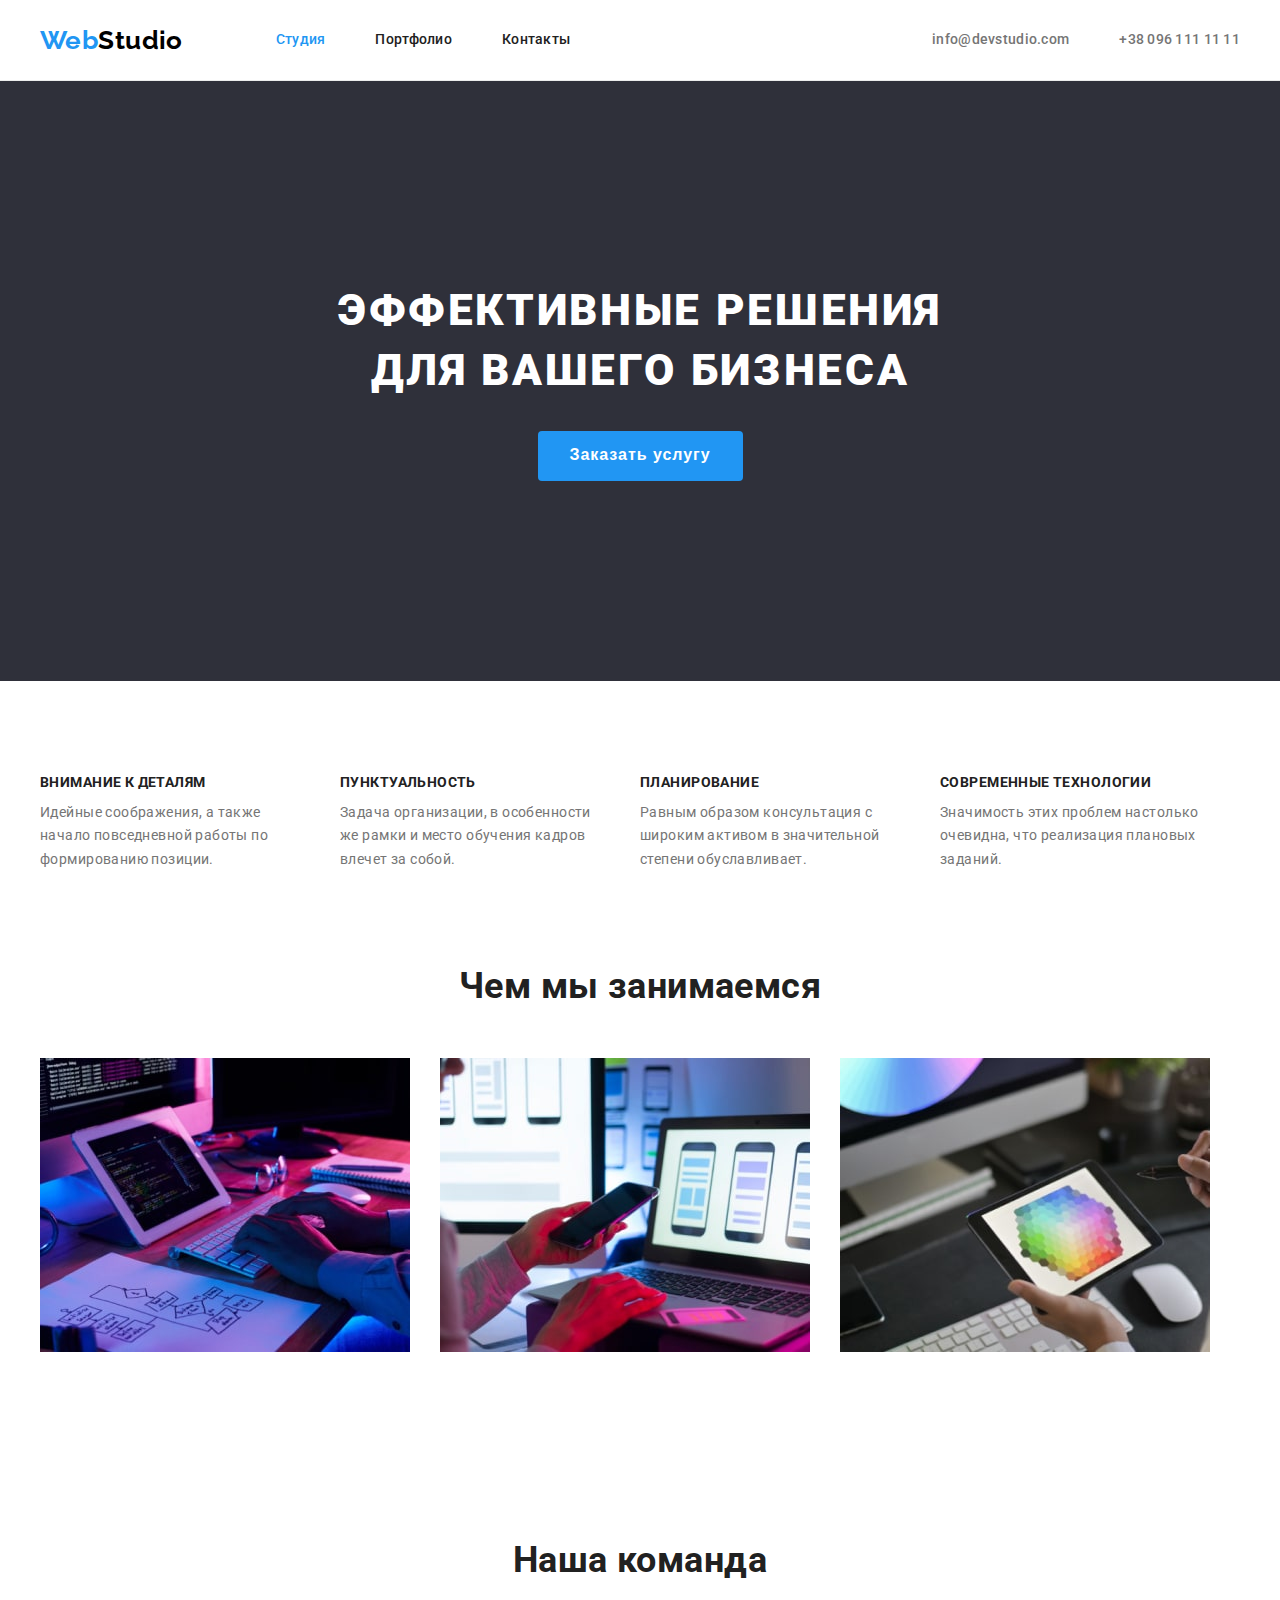
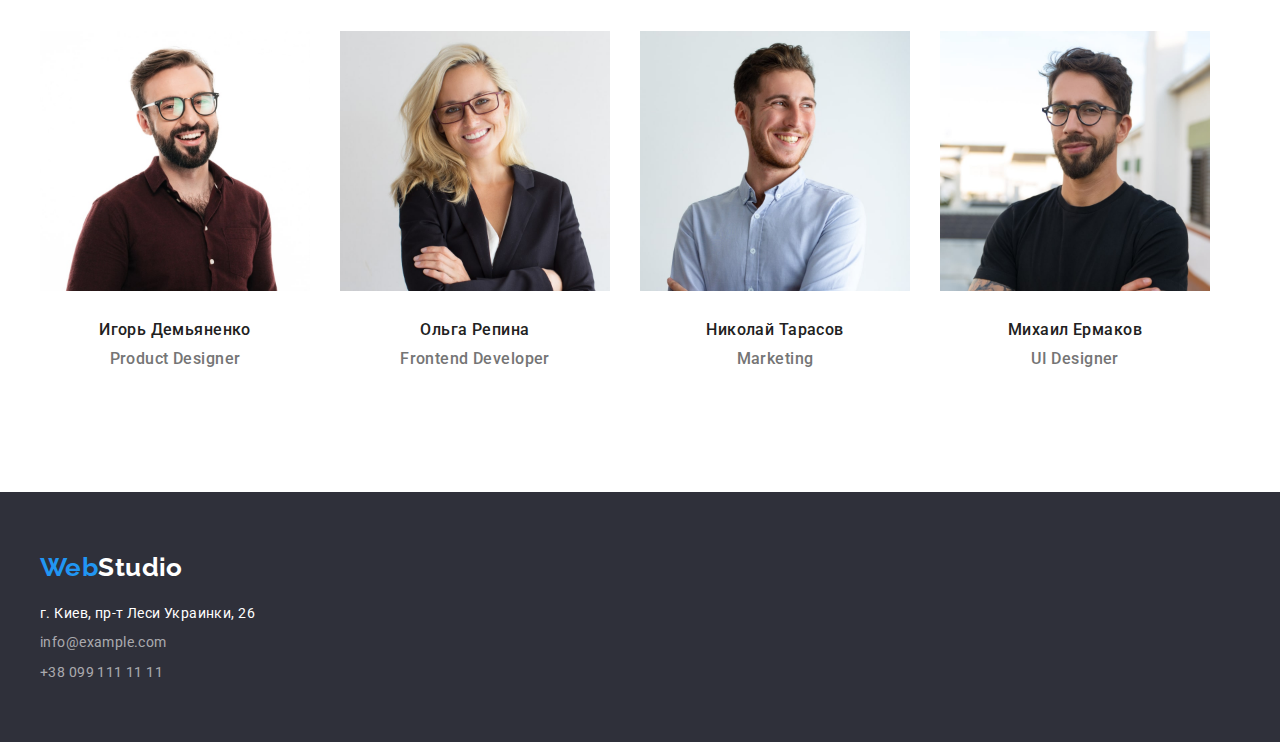
==== commit bda0a31b: "Fix errors" ====
--- a/index.html
+++ b/index.html
@@ -89,23 +89,31 @@
         <ul class="team-list list">
           <li class="team-item">
             <img class="team-pic" src="./images/team/card1-min.jpg" alt="фото Игоря" width="270" height="260">
-            <h3 class="team-item-title">Игорь Демьяненко</h3>
-            <p lang="en" class="speciality">Product Designer</p>
+            <div class="team-text">
+              <h3 class="team-item-title">Игорь Демьяненко</h3>
+              <p lang="en" class="speciality">Product Designer</p>
+            </div>
           </li>
           <li class="team-item">
             <img class="team-pic" src="./images/team/card2-min.jpg" alt="фото Ольги" width="270" height="260">
-            <h3 class="team-item-title">Ольга Репина</h3>
-            <p lang="en" class="speciality">Frontend Developer</p>
+            <div class="team-text">
+              <h3 class="team-item-title">Ольга Репина</h3>
+              <p lang="en" class="speciality">Frontend Developer</p>
+            </div>
           </li>
           <li class="team-item">
             <img class="team-pic" src="./images/team/card3-min.jpg" alt="фото Николая" width="270" height="260">
-            <h3 class="team-item-title">Николай Тарасов</h3>
-            <p lang="en" class="speciality">Marketing</p>
+            <div class="team-text">
+              <h3 class="team-item-title">Николай Тарасов</h3>
+              <p lang="en" class="speciality">Marketing</p>
+            </div>
           </li>
           <li class="team-item">
             <img class="team-pic" src="./images/team/card4-min.jpg" alt="фото Михаила" width="270" height="260">
-            <h3 class="team-item-title">Михаил Ермаков</h3>
-            <p lang="en" class="speciality">UI Designer</p>
+            <div class="team-text">
+              <h3 class="team-item-title">Михаил Ермаков</h3>
+              <p lang="en" class="speciality">UI Designer</p>
+            </div>
           </li>
         </ul>
       </div>
--- a/css/styles.css
+++ b/css/styles.css
@@ -19,6 +19,12 @@
   --main-title-color: #ffffff;
   --title-text-color: #212121;
   --accent-text-color: #2196f3;
+  --margin-projects: 30px;
+}
+img {
+  display: block;
+  max-width: 100%;
+  height: auto;
 }
 body {
   margin: 0;
@@ -33,7 +39,7 @@
 .list {
   list-style: none;
   padding: 0;
-  margin: 0 auto;
+  margin: 0;
 }
 .link {
   text-decoration: none;
@@ -181,6 +187,9 @@
 /* .benefits-title {
   visibility: hidden;
 } */
+.benefits-item-title {
+  text-transform: uppercase;
+}
 .benefits-section {
   padding-top: 94px;
   padding-bottom: 47px;
@@ -205,10 +214,11 @@
 .benefits-text {
   margin: 0;
   width: 270px;
+  line-height: 1.7;
 }
 /* Works section */
 .works-section {
-  padding-top: 94px;
+  padding-top: 47px;
   padding-bottom: 94px;
 }
 .works-list {
@@ -221,7 +231,7 @@
 .team-section {
   padding-top: 94px;
   padding-bottom: 94px;
-  background-color: var(--secondary-background-color);
+  /* background-color: var(--secondary-background-color); */
 }
 .team-list {
   display: flex;
@@ -229,8 +239,9 @@
 .team-item:not(:last-child) {
   margin-right: 30px;
 }
-.team-pic {
-  margin-bottom: 30px;
+.team-text {
+  padding-top: 30px;
+  padding-bottom: 30px;
 }
 .team-item-title {
   margin: 0;
@@ -241,6 +252,7 @@
   font-weight: 500;
   font-size: 16px;
   line-height: 1.18;
+  text-align: center;
 }
 .speciality {
   margin: 0;
@@ -248,6 +260,7 @@
   font-weight: 500;
   font-size: 16px;
   line-height: 1.1;
+  text-align: center;
 }
 /* Footer */
 .page-footer {
@@ -260,7 +273,7 @@
 }
 .site-address .logo {
   display: block;
-  margin-bottom: 30px;
+  margin-bottom: 20px;
   color: #ffffff;
 }
 .site-address .mail,
@@ -320,8 +333,16 @@
 .projects-list {
   display: flex;
   flex-wrap: wrap;
-}
+  margin-right: calc(-1 * (var(--margin-projects)));
+  margin-bottom: calc(-1 * (var(--margin-projects)));
+}
+
 .project-item {
+  flex-basis: calc((100% / 3) - var(--margin-projects));
+  margin-right: var(--margin-projects);
+  margin-bottom: var(--margin-projects);
+}
+/* .project-item {
   width: calc((100% - 60px) / 3);
   margin-right: 30px;
 }
@@ -330,9 +351,11 @@
 }
 .project-item:not(:nth-last-child(-n + 3)) {
   margin-bottom: 30px;
-}
+} */
 .project-item-title {
   margin: 0;
+  margin-bottom: 4px;
+
   color: var(--title-text-color);
 
   font-weight: 500;
@@ -342,6 +365,14 @@
 }
 .category {
   margin: 0;
+
   font-size: 16px;
   line-height: 1.87;
 }
+.projects-text {
+  padding: 20px 24px;
+
+  border-right: 1px solid #eeeeee;
+  border-bottom: 1px solid #eeeeee;
+  border-left: 1px solid #eeeeee;
+}
